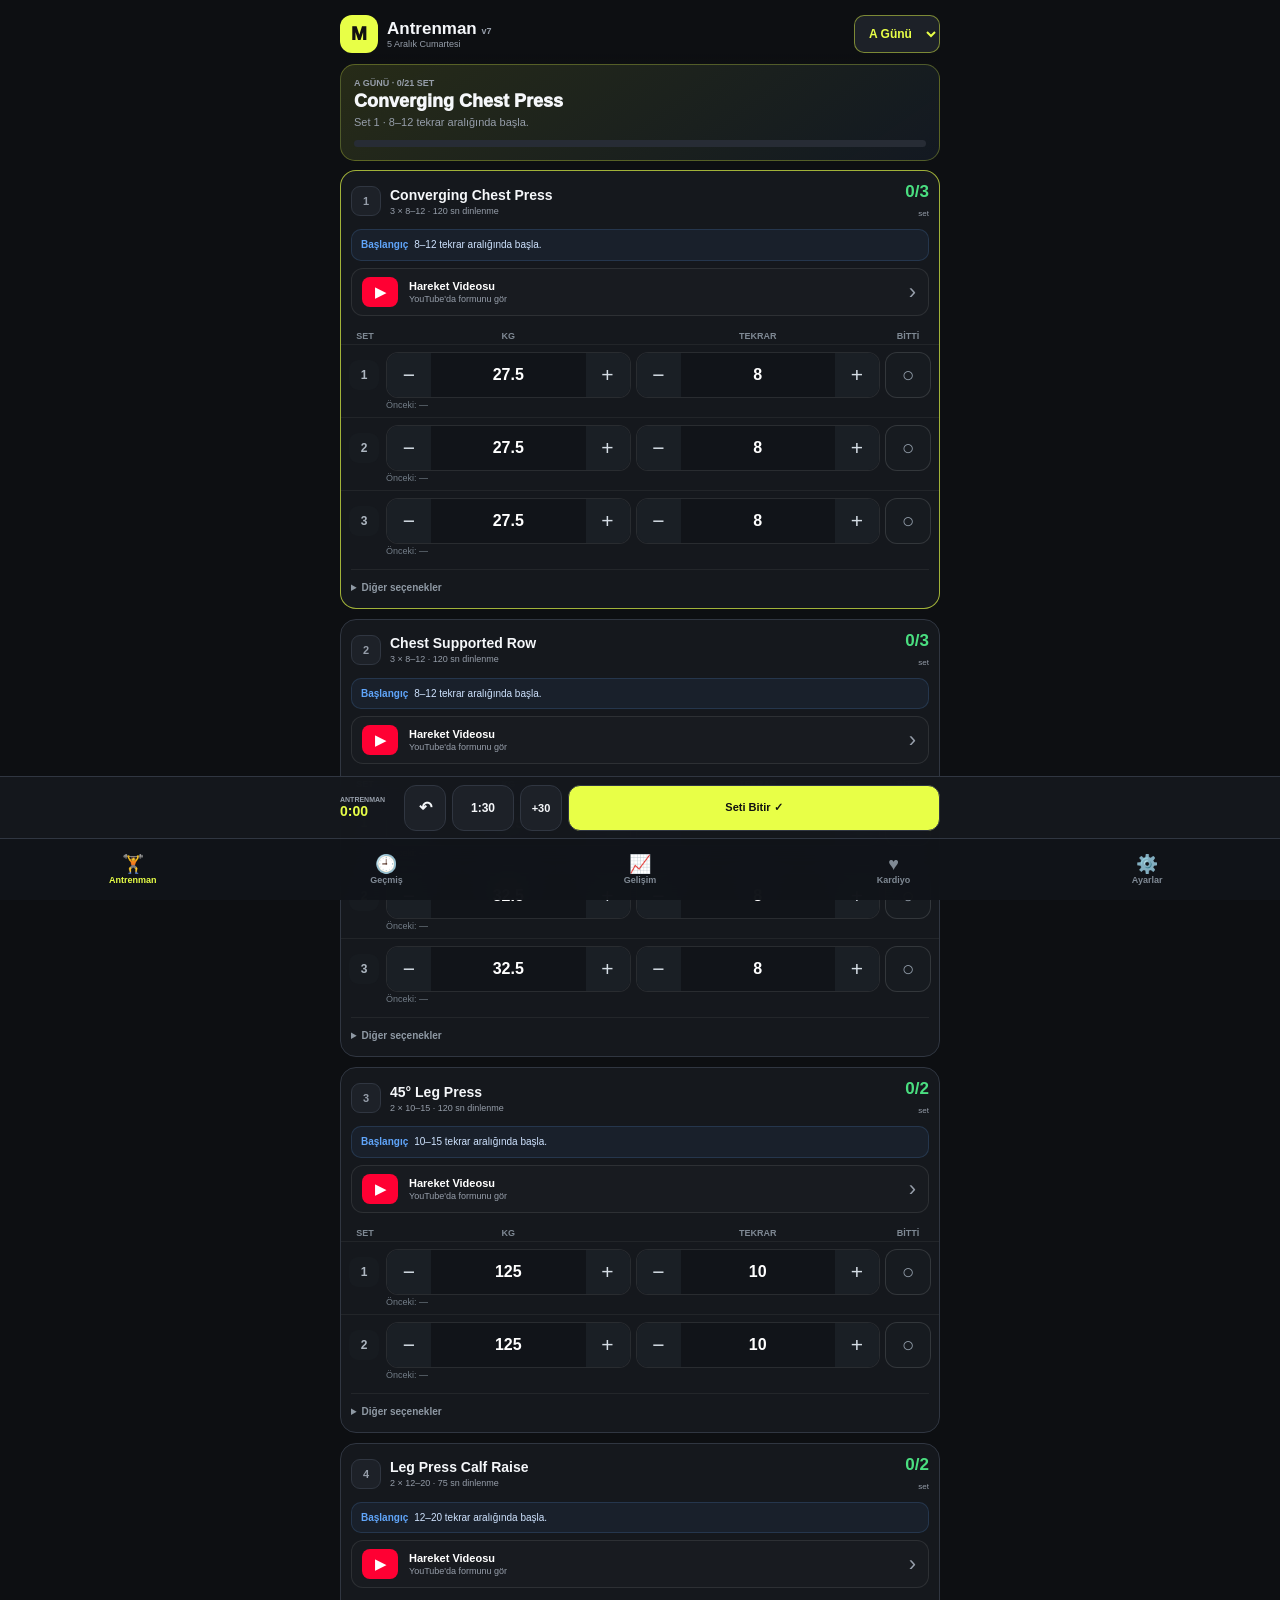
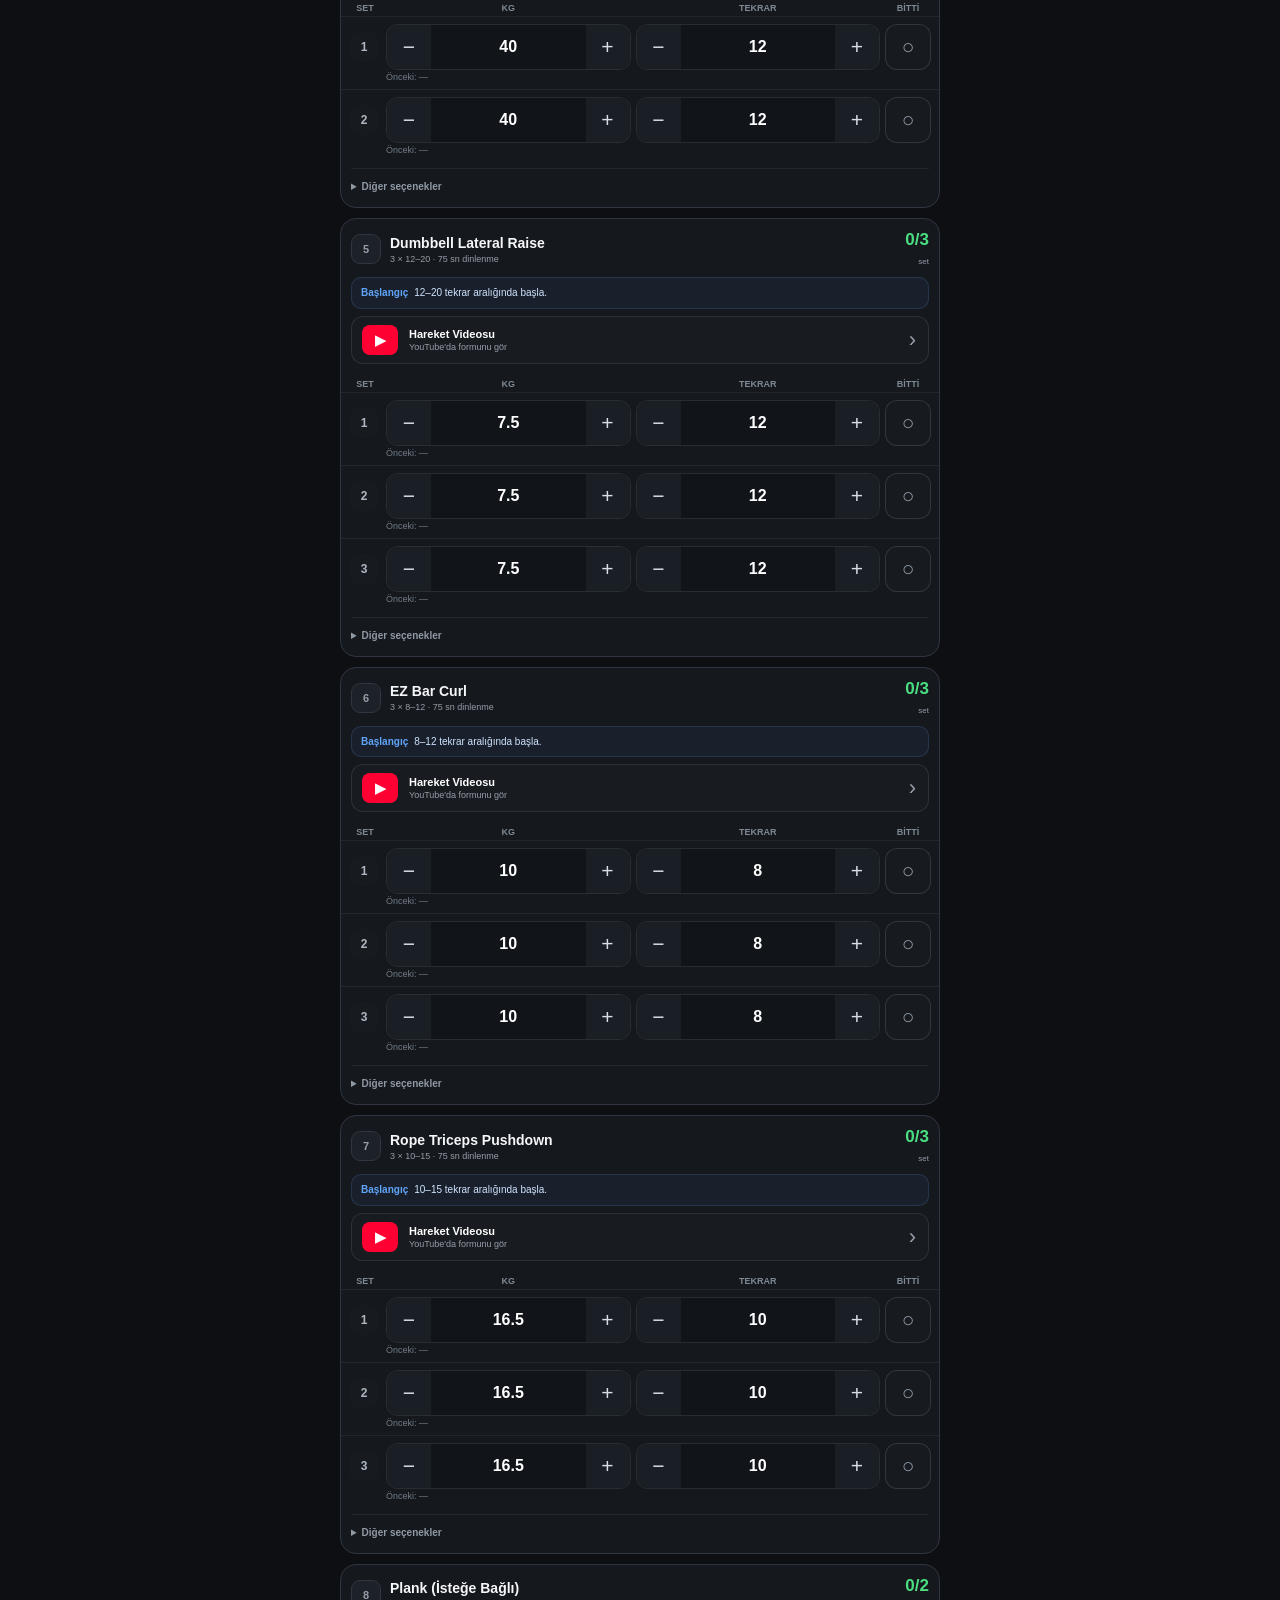
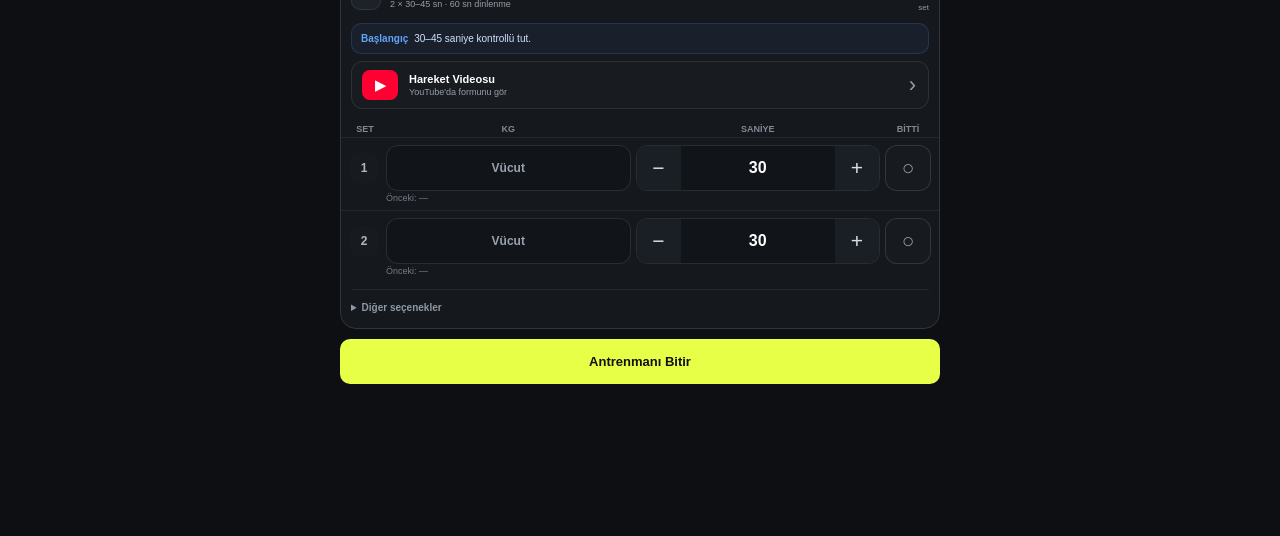
==== index.html @ 11137d1e "Load prominent exercise video UI" ====
<!DOCTYPE html>
<html lang="tr">
<head>
<meta charset="UTF-8">
<meta name="viewport" content="width=device-width,initial-scale=1,viewport-fit=cover">
<meta name="theme-color" content="#0d0f12">
<link rel="manifest" href="manifest.json">
<link rel="icon" href="icon-192.png">
<link rel="apple-touch-icon" href="apple-touch-icon.png">
<meta name="apple-mobile-web-app-capable" content="yes">
<meta name="apple-mobile-web-app-status-bar-style" content="black-translucent">
<meta name="apple-mobile-web-app-title" content="Antrenman">
<title>Antrenman Takip 7.0</title>
<link rel="stylesheet" href="styles.css">
<link rel="stylesheet" href="enhancements.css">
<link rel="stylesheet" href="ux-v63.css">
<link rel="stylesheet" href="v7.css">
<link rel="stylesheet" href="v7-video.css">
</head>
<body>
<div class="app">
 <header class="header">
  <div class="header-row">
   <div class="brand"><div class="brand-mark">M</div><div><div class="brand-title">Antrenman <span class="version">v7</span></div><div class="brand-sub" id="dateText"></div></div></div>
   <select class="workout-select" id="workoutSelect" aria-label="Antrenman seç"></select>
  </div>
  <div class="tabs">
   <button class="tab on" data-tab="workout" onclick="showTab('workout')">Antrenman</button>
   <button class="tab" data-tab="history" onclick="showTab('history')">Geçmiş</button>
   <button class="tab" data-tab="analysis" onclick="showTab('analysis')">Gelişim</button>
   <button class="tab" data-tab="cardio" onclick="showTab('cardio')">Kardiyo</button>
   <button class="tab" data-tab="program" onclick="showTab('program')">Ayarlar</button>
  </div>
 </header>
 <div class="update-banner" id="updateBanner"><span>Yeni sürüm hazır.</span><button onclick="activateUpdate()">Yenile</button></div>
 <main class="page on" id="page-workout">
  <div class="panel"><div class="mode-grid">
   <button class="mode-btn" data-mode="normal" onclick="setMode('normal')">Normal</button>
   <button class="mode-btn" data-mode="short" onclick="setMode('short')">Kısa</button>
   <button class="mode-btn" data-mode="low" onclick="setMode('low')">Düşük Enerji</button>
  </div><div class="mode-note" id="modeNote"></div></div>
  <div id="hero"></div>
  <div class="metrics" id="liveMetrics"></div>
  <div id="exerciseList"></div>
  <button class="btn primary full" style="padding:15px;font-size:13px" onclick="finishWorkout()">Antrenmanı Bitir</button>
 </main>
 <main class="page" id="page-history"><div id="historyContent"></div></main>
 <main class="page" id="page-analysis"><div id="analysisContent"></div></main>
 <main class="page" id="page-cardio"><div id="cardioContent"></div></main>
 <main class="page" id="page-program"><div id="programContent"></div></main>
</div>
<div class="bottom">
 <div class="bottom-in"><div><div class="bottom-label">Antrenman süresi</div><div class="bottom-value" id="workoutTimer">0:00</div></div><button class="bottom-rest" id="restTimer" onclick="toggleRest()">1:30</button><button class="bottom-next" onclick="completeNextSet()">Sıradaki Set ✓</button></div>
</div>
<div class="overlay" id="exerciseModal"><div class="modal">
 <div class="modal-title" id="exerciseModalTitle">Hareket</div>
 <div class="grid2">
  <div class="field" style="grid-column:1/-1"><label>Hareket adı</label><input class="input" id="fName"></div>
  <div class="field" style="grid-column:1/-1"><label>Kas grupları — virgülle</label><input class="input" id="fMuscles"></div>
  <div class="field"><label>Başlangıç kg</label><input class="input" id="fWeight" type="number" inputmode="decimal"></div>
  <div class="field"><label>Set</label><input class="input" id="fSets" type="number" inputmode="numeric"></div>
  <div class="field"><label>Tekrar alt</label><input class="input" id="fRepMin" type="number" inputmode="numeric"></div>
  <div class="field"><label>Tekrar üst</label><input class="input" id="fRepMax" type="number" inputmode="numeric"></div>
  <div class="field"><label>Rol</label><select class="select" id="fType"><option value="main">Ana</option><option value="accessory">Yardımcı</option><option value="core">Core / süre</option><option value="carry">Taşıma</option></select></div>
  <div class="field"><label>Artış adımı</label><input class="input" id="fIncrement" type="number" inputmode="decimal"></div>
  <div class="field"><label>Dinlenme sn</label><input class="input" id="fRest" type="number" inputmode="numeric"></div>
  <div class="field"><label>Öncelik</label><select class="select" id="fPriority"><option value="normal">Normal</option><option value="high">Yüksek</option><option value="support">Destek</option></select></div>
  <div class="field" style="grid-column:1/-1"><label>Video bağlantısı</label><input class="input" id="fVideo"></div>
  <div class="field" style="grid-column:1/-1"><label>Teknik not / alternatif</label><input class="input" id="fNote"></div>
  <label class="check" style="grid-column:1/-1"><input type="checkbox" id="fOptional"> Kısa ve düşük enerji gününde atlanabilir</label>
 </div>
 <div class="modal-actions"><button class="btn ghost" onclick="closeExerciseModal()">Vazgeç</button><button class="btn primary" id="exerciseSaveButton" onclick="saveExerciseModal()">Kaydet</button></div>
</div></div>
<div class="overlay" id="confirmModal"><div class="modal"><div class="modal-title" id="confirmTitle">Onay</div><div class="mode-note" id="confirmMessage"></div><div class="modal-actions"><button class="btn ghost" onclick="closeConfirm()">Vazgeç</button><button class="btn primary" id="confirmButton">Devam</button></div></div></div>
<div class="overlay" id="summaryModal"><div class="modal" id="summaryBody"></div></div>
<input id="importFile" class="hidden" type="file" accept="application/json" onchange="importData(this.files[0])">
<div class="toast" id="toast"></div>
<script src="app.js"></script>
<script src="program-patch.js"></script>
<script src="enhancements.js"></script>
<script src="ux-v63.js"></script>
<script src="program-v64.js"></script>
<script src="v7.js"></script>
<script src="v7-guard.js"></script>
<script src="v7-video.js"></script>
</body>
</html>
---- styles.css ----
*{box-sizing:border-box;margin:0;padding:0;-webkit-tap-highlight-color:transparent}:root{--bg:#0d0f12;--s:#15181d;--s2:#1d2128;--s3:#272c35;--b:#303641;--t:#f5f7fa;--m:#969eaa;--a:#e8ff47;--g:#4ade80;--bl:#60a5fa;--o:#fb923c;--r:#fb7185;--top:env(safe-area-inset-top,0px);--bot:env(safe-area-inset-bottom,0px);font-family:-apple-system,BlinkMacSystemFont,"Segoe UI",sans-serif}html,body{background:var(--bg);color:var(--t)}body{min-height:100vh;padding:calc(10px + var(--top)) 9px calc(90px + var(--bot))}button,input,select{font:inherit}button{cursor:pointer;touch-action:manipulation}.hidden{display:none!important}.app{max-width:600px;margin:auto}.header{position:sticky;top:0;z-index:20;background:linear-gradient(var(--bg) 82%,transparent);padding-bottom:10px}.header-row,.brand,.tabs,.button-row,.ex-actions,.program-head,.log-top{display:flex;align-items:center}.header-row,.program-head,.log-top,.ex-actions{justify-content:space-between}.header-row{gap:8px;min-height:48px}.brand{gap:9px}.brand-mark{width:38px;height:38px;border-radius:12px;background:var(--a);color:#111;display:grid;place-items:center;font-size:19px;font-weight:950}.brand-title{font-size:17px;font-weight:900}.brand-sub,.version,.mode-note,.program-meta,.manage-note,.log-meta{font-size:9px;color:var(--m)}.workout-select,.input,.select,.textarea{background:var(--s2);border:1px solid var(--b);border-radius:10px;color:var(--t);padding:10px;outline:none}.workout-select{max-width:176px;color:var(--a);border-color:#e8ff4777;font-size:12px;font-weight:800}.tabs{gap:6px;overflow-x:auto}.tab,.mode-btn{border:1px solid var(--b);background:var(--s);color:var(--m);border-radius:9px;padding:9px 12px;font-size:10px;font-weight:800;white-space:nowrap}.tab.on,.mode-btn.on{background:var(--a);border-color:var(--a);color:#111}.page{display:none}.page.on{display:block}.panel,.card,.exercise{background:var(--s);border:1px solid var(--b);border-radius:14px}.panel{padding:13px;margin-bottom:10px}.mode-grid{display:grid;grid-template-columns:repeat(3,1fr);gap:6px}.mode-note{line-height:1.45;margin-top:8px}.hero{padding:14px;background:linear-gradient(145deg,#e8ff471e,#60a5fa12);border:1px solid #e8ff4747;border-radius:15px;margin-bottom:10px}.hero-top{display:flex;justify-content:space-between;gap:10px}.eyebrow,.section-title,.metric-label,.bottom-label,.field label{font-size:9px;color:var(--m);text-transform:uppercase;font-weight:800}.hero-name{font-size:20px;font-weight:950;margin-top:3px}.hero-focus{font-size:11px;color:var(--m);line-height:1.4;margin-top:3px}.ring{width:60px;height:60px;flex:0 0 60px;border-radius:50%;display:grid;place-items:center;background:conic-gradient(var(--a) var(--progress,0%),var(--s3) 0);position:relative}.ring:after{content:"";position:absolute;inset:7px;border-radius:50%;background:var(--s)}.ring span{position:relative;z-index:1;font-size:11px;font-weight:900;color:var(--a)}.progress,.bar,.muscle-bar{height:7px;border-radius:99px;background:var(--s3);overflow:hidden}.progress{margin-top:11px}.progress i,.bar i,.muscle-bar i{display:block;height:100%;background:var(--a)}.hero-actions{display:grid;grid-template-columns:1fr auto;gap:7px;margin-top:10px}.btn{border:0;border-radius:10px;padding:11px 13px;font-size:10px;font-weight:850}.btn.primary{background:var(--a);color:#111}.btn.ghost{background:var(--s2);color:var(--t);border:1px solid var(--b)}.btn.danger{background:#fb718516;color:var(--r);border:1px solid #fb718544}.btn.blue{background:#60a5fa20;color:#bfdbfe;border:1px solid #60a5fa44}.btn.full{width:100%}.metrics{display:grid;grid-template-columns:repeat(4,1fr);gap:5px;margin-bottom:10px}.metric,.summary-card{background:var(--s);border:1px solid var(--b);border-radius:12px;padding:10px 3px;text-align:center}.metric-value,.summary-card strong{display:block;color:var(--a);font-weight:900;font-size:17px}.metric-label{font-size:7px;margin-top:3px}.exercise{margin-bottom:10px;overflow:hidden}.exercise.current{border-color:#e8ff47aa}.exercise.complete{border-color:#4ade8066}.exercise.skipped{opacity:.5}.ex-head{display:flex;gap:9px;padding:12px}.ex-no{width:30px;height:30px;flex:0 0 30px;border-radius:9px;display:grid;place-items:center;background:var(--s2);border:1px solid var(--b);font-size:11px;font-weight:900;color:var(--m)}.complete .ex-no{background:var(--g);color:#111}.ex-main{flex:1;min-width:0}.ex-name{font-size:14px;font-weight:900}.ex-note{font-size:10px;color:var(--m);line-height:1.4;margin-top:3px}.tags{display:flex;gap:4px;flex-wrap:wrap;margin-top:7px}.tag{font-size:8px;padding:4px 6px;border:1px solid var(--b);border-radius:999px;color:var(--m);background:var(--s2)}.tag.accent{color:var(--a);border-color:#e8ff4744}.tag.blue{color:#bfdbfe;border-color:#60a5fa44}.tag.orange{color:#fed7aa;border-color:#fb923c44}.ex-score{text-align:right}.ex-score strong{display:block;color:var(--g);font-size:17px}.ex-score span{font-size:8px;color:var(--m)}.coach{margin:0 12px 10px;padding:9px 10px;border-radius:10px;background:#60a5fa14;border:1px solid #60a5fa33;font-size:10px;color:#cfe3ff;line-height:1.45}.coach b{color:var(--bl)}.last-line{display:block;color:var(--m);margin-top:3px}.set-head,.set-row{display:grid;grid-template-columns:26px minmax(72px,1fr) minmax(64px,.9fr) 52px 40px;gap:4px;align-items:center;padding:0 10px}.set-head{font-size:8px;color:var(--m);text-transform:uppercase;text-align:center;padding-bottom:5px}.set-row{padding-bottom:8px}.set-index{text-align:center;font-size:10px;color:var(--m)}.stepper{display:grid;grid-template-columns:24px minmax(0,1fr) 24px;background:var(--s2);border:1px solid var(--b);border-radius:9px;overflow:hidden}.stepper button,.stepper input{height:38px;border:0;background:transparent;color:var(--t);text-align:center;min-width:0}.stepper button{color:var(--m);font-size:16px}.stepper input{width:100%;font-size:11px;font-weight:850}.rir,.done-btn{height:40px;border:1px solid var(--b);border-radius:9px;background:var(--s2);color:var(--t);text-align:center}.done-btn{width:40px;font-size:17px;font-weight:950}.done-btn.on{background:var(--g);border-color:var(--g);color:#111}.ex-actions{padding:3px 12px 10px}.link-btn{border:0;background:transparent;color:var(--a);font-size:10px;font-weight:800;padding:5px}.link-btn.muted{color:var(--m)}.session-note{margin:0 12px 12px}.input,.select{width:100%}.field{margin-bottom:9px}.field label{display:block;margin-bottom:4px}.grid2{display:grid;grid-template-columns:1fr 1fr;gap:8px}.button-row{gap:7px;flex-wrap:wrap}.summary-grid{display:grid;grid-template-columns:1fr 1fr;gap:7px;margin-bottom:10px}.summary-card strong{font-size:21px}.summary-card span{font-size:8px;color:var(--m);text-transform:uppercase}.section-title{margin:17px 3px 8px}.log-card,.program-card{padding:12px;margin-bottom:8px}.log-title{font-size:12px;font-weight:900;color:var(--a)}.log-body{font-size:10px;color:var(--m);line-height:1.55;margin-top:8px}.log-ex,.insight{padding:8px 0;border-top:1px solid var(--b)}.log-ex:first-child,.insight:first-child{border-top:0}.log-ex b,.insight b{color:var(--t)}.muscle-row{display:grid;grid-template-columns:75px 1fr 32px;gap:8px;align-items:center;padding:5px 0}.muscle-name,.muscle-count{font-size:10px;color:var(--m)}.muscle-count{text-align:right}.muscle-bar i{background:var(--bl)}.program-name{font-size:13px;font-weight:900}.exercise-manage{display:grid;grid-template-columns:1fr auto;gap:7px;align-items:center;padding:9px 0;border-top:1px solid var(--b)}.manage-name{font-size:11px;font-weight:800}.icon-actions{display:flex;gap:4px}.icon-btn{width:31px;height:31px;border-radius:8px;border:1px solid var(--b);background:var(--s2);color:var(--m)}.icon-btn.danger{color:var(--r)}.empty{text-align:center;padding:30px 15px;color:var(--m);font-size:11px}.bottom{position:fixed;z-index:50;left:0;right:0;bottom:0;background:#15181df5;backdrop-filter:blur(14px);border-top:1px solid var(--b);padding:8px 9px calc(8px + var(--bot))}.bottom-in{max-width:600px;margin:auto;display:grid;grid-template-columns:1fr auto auto;gap:7px;align-items:center}.bottom-value{color:var(--a);font-weight:900}.bottom-rest,.bottom-next{border-radius:9px;padding:10px;border:1px solid var(--b);font-size:10px;font-weight:850}.bottom-rest{background:var(--s2);color:var(--t)}.bottom-next{background:var(--a);color:#111;border-color:var(--a)}.overlay{position:fixed;inset:0;z-index:100;background:#000b;display:none;align-items:flex-end;justify-content:center;padding:12px}.overlay.open{display:flex}.modal{width:min(600px,100%);max-height:90vh;overflow:auto;background:var(--s);border:1px solid var(--b);border-radius:18px;padding:15px}.modal-title{font-size:16px;font-weight:950;margin-bottom:12px}.modal-actions{display:flex;justify-content:flex-end;gap:7px;margin-top:12px}.check{display:flex;align-items:center;gap:8px;font-size:11px;color:var(--m)}.check input{width:18px;height:18px;accent-color:var(--a)}.toast{position:fixed;z-index:200;left:50%;bottom:calc(88px + var(--bot));transform:translateX(-50%) translateY(18px);opacity:0;background:#f3f4f6;color:#111;padding:10px 13px;border-radius:9px;font-size:11px;font-weight:850;transition:.2s;pointer-events:none}.toast.show{opacity:1;transform:translateX(-50%)}.update-banner{display:none;background:var(--bl);color:#07111d;border-radius:10px;padding:10px;margin-bottom:9px;font-size:10px;font-weight:850;justify-content:space-between}.update-banner.show{display:flex}@media(max-width:390px){.workout-select{max-width:140px}.brand-sub{display:none}.set-head,.set-row{grid-template-columns:23px minmax(65px,1fr) minmax(58px,.9fr) 47px 38px;gap:3px;padding-left:7px;padding-right:7px}.stepper{grid-template-columns:21px minmax(0,1fr) 21px}.done-btn{width:38px}.metric-value{font-size:15px}}
---- enhancements.css ----
.set-tools{display:flex;gap:8px;flex-wrap:wrap;margin:12px 0 8px}.set-tools button,.warmup-title button{border:1px solid var(--line,#303640);background:transparent;color:var(--muted,#a9b0bb);border-radius:10px;padding:8px 10px;font-size:12px;font-weight:700}.set-tools button:active,.warmup-title button:active{transform:scale(.98)}.set-tools .warmup-tool{color:var(--accent,#d9ff45);border-color:rgba(217,255,69,.35)}.warmup-block{margin:10px 0 6px;padding:10px;border:1px dashed rgba(217,255,69,.28);border-radius:14px;background:rgba(217,255,69,.035)}.warmup-title{display:flex;align-items:center;justify-content:space-between;gap:10px;color:var(--accent,#d9ff45);font-size:12px;font-weight:800;margin-bottom:8px}.warmup-title button{padding:6px 8px;font-size:11px}.warmup-row{opacity:.88}.warmup-row .set-index{color:var(--accent,#d9ff45)}.warmup-label{display:flex;align-items:center;justify-content:center;font-size:11px;color:var(--muted,#a9b0bb);font-weight:700}.warmup-history{display:inline-flex;margin:0 0 10px;padding:6px 9px;border-radius:999px;background:rgba(217,255,69,.08);color:var(--accent,#d9ff45);font-size:11px;font-weight:800}.chart-summary{display:grid;grid-template-columns:repeat(3,1fr);gap:8px;margin:14px 0 8px}.chart-summary>div{background:rgba(255,255,255,.035);border:1px solid var(--line,#303640);border-radius:12px;padding:10px}.chart-summary strong{display:block;font-size:15px}.chart-summary span{display:block;color:var(--muted,#a9b0bb);font-size:10px;margin-top:3px}.progress-chart{width:100%;height:auto;margin-top:8px;overflow:visible}.progress-chart line{stroke:rgba(255,255,255,.16);stroke-width:1}.progress-chart polyline{fill:none;stroke:var(--accent,#d9ff45);stroke-width:4;stroke-linecap:round;stroke-linejoin:round}.progress-chart circle{fill:var(--accent,#d9ff45);stroke:#11151a;stroke-width:3}.progress-chart text{fill:var(--muted,#a9b0bb);font-size:12px}.chart-note{color:var(--muted,#a9b0bb);font-size:11px;line-height:1.5;margin-top:6px}@media(max-width:560px){.chart-summary{grid-template-columns:1fr 1fr}.chart-summary>div:last-child{grid-column:1/-1}.set-tools button{flex:1;min-width:100px}}
---- ux-v63.css ----
/* v6.3 — sade set girişi ve mobil kullanım iyileştirmeleri */
.v63-exercise{border-radius:20px;overflow:hidden}
.v63-coach{display:grid;gap:5px;line-height:1.45}
.v63-status{display:inline-flex;width:max-content;padding:4px 9px;border-radius:999px;background:rgba(106,227,130,.13);color:#8ff0a5;font-weight:800;font-size:11px;text-transform:uppercase;letter-spacing:.04em}
.v63-set-tools{display:flex;gap:7px;flex-wrap:wrap;margin:12px 0 8px}
.v63-set-tools button,.v63-warmup-title button{border:1px solid rgba(255,255,255,.1);background:#171b20;color:#dfe5ec;border-radius:10px;padding:8px 11px;font-size:12px;font-weight:700}
.v63-set-head,.v63-set-row{display:grid;grid-template-columns:38px minmax(112px,1fr) minmax(112px,1fr) 50px;gap:8px;align-items:center}
.v63-set-head{padding:7px 6px;color:#7f8994;font-size:10px;font-weight:800;text-transform:uppercase;text-align:center}
.v63-set-row{padding:8px 6px;border-top:1px solid rgba(255,255,255,.055);transition:.18s ease}
.v63-set-row.done{background:rgba(75,207,108,.055)}
.v63-set-number{width:32px;height:32px;display:grid;place-items:center;border-radius:10px;background:#171b20;color:#aeb7c1;font-weight:800}
.v63-stepper{display:grid;grid-template-columns:32px minmax(42px,1fr) 32px;height:42px;border:1px solid rgba(255,255,255,.09);border-radius:12px;overflow:hidden;background:#111419}
.v63-stepper button{border:0;background:#1a1f25;color:#cbd4dd;font-size:20px;font-weight:500}
.v63-stepper input{min-width:0;width:100%;border:0;background:transparent;color:#fff;text-align:center;font-size:16px;font-weight:800;outline:0;-moz-appearance:textfield}
.v63-stepper input::-webkit-outer-spin-button,.v63-stepper input::-webkit-inner-spin-button{-webkit-appearance:none;margin:0}
.v63-static{height:42px;display:grid;place-items:center;border:1px solid rgba(255,255,255,.09);border-radius:12px;background:#111419;color:#98a2ad;font-size:12px;font-weight:700}
.v63-done{width:44px;height:42px;border:1px solid rgba(255,255,255,.12);border-radius:12px;background:#171b20;color:#8d98a4;font-size:21px;font-weight:900}
.v63-done.on{background:#64db7f;color:#071109;border-color:#64db7f;box-shadow:0 0 0 3px rgba(100,219,127,.1)}
.v63-warmups{margin:10px 0 2px;padding:9px;border:1px dashed rgba(255,255,255,.11);border-radius:14px;background:rgba(255,255,255,.018)}
.v63-warmup-title{display:flex;justify-content:space-between;align-items:center;margin-bottom:4px;color:#a9b3bd;font-size:12px;font-weight:800}
.v63-warmups .v63-set-row{padding-left:0;padding-right:0}
.v63-warmups .v63-set-number{background:#232018;color:#e2c278}
.v63-log-card .log-ex{padding:10px 0;border-bottom:1px solid rgba(255,255,255,.055);line-height:1.55}
.v63-log-card .log-ex:last-child{border-bottom:0}
.rir{display:none!important}
@media(max-width:430px){
 .v63-set-head,.v63-set-row{grid-template-columns:32px minmax(96px,1fr) minmax(96px,1fr) 44px;gap:5px}
 .v63-stepper{grid-template-columns:29px minmax(38px,1fr) 29px;height:40px}
 .v63-stepper button{font-size:18px}
 .v63-stepper input{font-size:15px}
 .v63-done{width:40px;height:40px}
 .v63-set-number{width:29px;height:29px;font-size:12px}
 .v63-set-tools button{flex:1;padding:9px 6px}
}
---- v7.css ----
/* v7 — mobile-first workout UX */
:root{--v7-nav-h:62px;--v7-session-h:62px}
body{padding-bottom:calc(28px + var(--v7-nav-h) + var(--bot))}
#page-workout>.panel:first-child,#liveMetrics{display:none!important}
.header{padding-bottom:6px}
.tabs{position:fixed!important;z-index:80;left:0;right:0;bottom:0;height:calc(var(--v7-nav-h) + var(--bot));padding:7px max(8px,env(safe-area-inset-right)) calc(7px + var(--bot)) max(8px,env(safe-area-inset-left));display:grid!important;grid-template-columns:repeat(5,1fr);gap:4px;overflow:visible;background:#111419f7;border-top:1px solid var(--b);backdrop-filter:blur(18px);-webkit-backdrop-filter:blur(18px)}
.tab{border:0!important;background:transparent!important;padding:3px 2px!important;border-radius:10px!important;display:flex;flex-direction:column;align-items:center;justify-content:center;gap:2px;color:#7f8994!important;min-width:0}
.tab span{font-size:18px;line-height:1}.tab small{font-size:9px;font-weight:800;white-space:nowrap}.tab.on{color:var(--a)!important}.tab.on small{color:var(--a)}
.bottom{position:fixed!important;z-index:70!important;left:0!important;right:0!important;top:auto!important;bottom:calc(var(--v7-nav-h) + var(--bot))!important;height:var(--v7-session-h);padding:7px 8px!important;background:#15181df8!important;border-top:1px solid var(--b);backdrop-filter:blur(18px);-webkit-backdrop-filter:blur(18px);transform:translateZ(0);will-change:transform;contain:layout paint}
.bottom-in{height:100%;max-width:600px;display:grid!important;grid-template-columns:auto 42px 62px 42px minmax(110px,1fr)!important;gap:6px!important}
.v7-session-time{min-width:58px;display:flex;flex-direction:column;justify-content:center}.v7-session-time span{font-size:7px;text-transform:uppercase;color:var(--m);font-weight:800}.v7-session-time strong{font-size:14px;color:var(--a)}
.v7-undo,.v7-plus30,.bottom-rest,.bottom-next{height:46px!important;border-radius:12px!important;border:1px solid var(--b)!important;font-weight:850!important;touch-action:manipulation}
.v7-undo,.v7-plus30{background:var(--s2);color:var(--t);font-size:16px}.v7-plus30{font-size:11px}.bottom-rest{padding:0 5px!important;background:var(--s2)!important;color:var(--t)!important;font-size:12px!important}.bottom-next{padding:0 10px!important;background:var(--a)!important;color:#111!important;font-size:11px!important}.bottom-next:disabled{opacity:.45}
body:not(.v7-workout-tab) .bottom{display:none!important}
body.v7-workout-tab{padding-bottom:calc(28px + var(--v7-nav-h) + var(--v7-session-h) + var(--bot))}
.v7-hero{padding:13px;margin-bottom:9px}.v7-hero .hero-name{font-size:18px}.v7-hero .progress{margin-top:10px}
.v7-exercise{border-radius:16px!important;overflow:hidden}.v7-ex-head{display:flex;align-items:center;gap:9px;padding:11px 10px 7px}.v7-ex-title{flex:1;min-width:0}.v7-range{font-size:9px;color:var(--m);margin-top:3px}.v7-coach{margin:2px 10px 7px;padding:8px 9px;background:#60a5fa10;border:1px solid #60a5fa2b;border-radius:10px;display:flex;gap:6px;align-items:flex-start;font-size:10px;line-height:1.35;color:#cfe3ff}.v7-coach b{flex:0 0 auto;color:var(--bl)}
.v7-set-head,.v7-set-row{display:grid;grid-template-columns:32px minmax(94px,1fr) minmax(94px,1fr) 46px;gap:5px;align-items:center}.v7-set-head{padding:6px 8px 3px;color:#7f8994;font-size:9px;font-weight:800;text-transform:uppercase;text-align:center}.v7-set-wrap{border-top:1px solid rgba(255,255,255,.055)}.v7-set-row{padding:7px 8px 2px}.v7-set-row.done{background:rgba(75,207,108,.05)}.v7-set-no{width:30px;height:30px;display:grid;place-items:center;border-radius:9px;background:#171b20;color:#aeb7c1;font-weight:800;font-size:12px}.v7-stepper{display:grid;grid-template-columns:44px minmax(36px,1fr) 44px;height:46px;border:1px solid rgba(255,255,255,.1);border-radius:12px;overflow:hidden;background:#111419}.v7-stepper button{min-width:44px;border:0;background:#1a1f25;color:#d5dde5;font-size:21px}.v7-stepper input{min-width:0;width:100%;border:0;background:transparent;color:#fff;text-align:center;font-size:16px;font-weight:900;outline:0;-moz-appearance:textfield}.v7-stepper input::-webkit-outer-spin-button,.v7-stepper input::-webkit-inner-spin-button{-webkit-appearance:none;margin:0}.v7-static{height:46px;display:grid;place-items:center;border:1px solid rgba(255,255,255,.1);border-radius:12px;background:#111419;color:#98a2ad;font-size:12px;font-weight:700}.v7-done{width:46px;height:46px;border:1px solid rgba(255,255,255,.12);border-radius:12px;background:#171b20;color:#8d98a4;font-size:21px;font-weight:900}.v7-done.on{background:#64db7f;color:#071109;border-color:#64db7f;box-shadow:0 0 0 3px rgba(100,219,127,.08)}.v7-prev{padding:0 8px 7px 45px;color:#737d88;font-size:9px}
.v7-more{margin:6px 10px 10px;border-top:1px solid rgba(255,255,255,.06);padding-top:7px}.v7-more summary{color:#8f99a4;font-size:10px;font-weight:800;cursor:pointer;padding:5px 0}.v7-tools{display:flex;gap:6px;flex-wrap:wrap;margin:6px 0}.v7-tools button,.v7-tools a,.v7-warmup-title button{min-height:38px;padding:8px 10px;border-radius:9px;border:1px solid var(--b);background:var(--s2);color:var(--m);font-size:10px;font-weight:800;text-decoration:none}.v7-tech-note{font-size:10px;color:var(--m);line-height:1.4;margin:7px 0}
.v7-warmups{margin:7px 9px;padding:7px;border:1px dashed rgba(232,255,71,.22);border-radius:12px}.v7-warmup-title{display:flex;justify-content:space-between;align-items:center;color:var(--a);font-size:10px;font-weight:800}.v7-warmups .v7-set-row{padding-left:0;padding-right:0}
.v7-history-card{padding:12px}.v7-history-sub{font-size:9px;color:var(--m);margin-top:4px}.v7-delete{margin-top:8px}.v7-history-modal{max-height:92vh}.v7-editor-head{display:flex;justify-content:space-between;gap:10px}.v7-close{width:40px;height:40px;border:0;border-radius:10px;background:var(--s2);color:var(--t);font-size:22px}.v7-edit-ex{padding:10px 0;border-top:1px solid var(--b)}.v7-edit-title{font-size:12px;font-weight:900;margin-bottom:7px}.v7-edit-title span{color:var(--m);font-size:9px;font-weight:700}.v7-edit-row{display:grid;grid-template-columns:78px 1fr 1fr;gap:6px;align-items:center;margin-bottom:6px}.v7-edit-row label{font-size:10px;color:var(--m);display:flex;align-items:center;gap:5px}.v7-edit-row label input{width:20px;height:20px;accent-color:var(--a)}.v7-edit-row .input{height:42px;padding:7px;text-align:center}.v7-edit-static{height:42px;display:grid;place-items:center;border:1px solid var(--b);border-radius:10px;color:var(--m);font-size:10px}
.v7-summary-grid,.v7-progress-summary{display:grid;grid-template-columns:1fr 1fr;gap:7px;margin-bottom:10px}.v7-progress-summary>div{background:var(--s2);border:1px solid var(--b);border-radius:11px;padding:10px}.v7-progress-summary strong{display:block;font-size:15px}.v7-progress-summary span{display:block;font-size:9px;color:var(--m);margin-top:3px}.v7-progress-target{padding:9px 10px;border-radius:10px;background:#60a5fa10;border:1px solid #60a5fa2b;color:#cfe3ff;font-size:10px;line-height:1.4}.v7-progress-target b{color:var(--bl);margin-right:6px}.v7-progress-list{margin-top:8px}.v7-progress-list>div{display:flex;justify-content:space-between;gap:10px;padding:8px 2px;border-top:1px solid var(--b);font-size:10px}.v7-progress-list span{color:var(--m)}.v7-progress-list strong{text-align:right}.v7-weight-row{display:grid;grid-template-columns:1fr auto;gap:8px}.v7-weight-row .btn{min-width:90px}
@media(max-width:390px){.bottom-in{grid-template-columns:auto 38px 57px 38px minmax(100px,1fr)!important;gap:4px!important}.v7-undo,.v7-plus30{width:38px}.v7-set-head,.v7-set-row{grid-template-columns:29px minmax(86px,1fr) minmax(86px,1fr) 44px;gap:4px;padding-left:5px;padding-right:5px}.v7-stepper{grid-template-columns:42px minmax(32px,1fr) 42px}.v7-done{width:44px}.v7-prev{padding-left:38px}.tab small{font-size:8px}}
---- v7-video.css ----
.v7-youtube-link{margin:0 10px 9px;min-height:48px;padding:8px 10px;display:grid;grid-template-columns:38px 1fr auto;align-items:center;gap:9px;border:1px solid rgba(255,255,255,.09);border-radius:12px;background:#181b20;color:#fff;text-decoration:none;touch-action:manipulation}.v7-youtube-link:active{transform:scale(.99)}.v7-youtube-icon{width:36px;height:30px;border-radius:8px;display:grid;place-items:center;background:#ff0033;color:#fff;font-size:15px;padding-left:2px}.v7-youtube-copy{display:flex;flex-direction:column;gap:2px;min-width:0}.v7-youtube-copy strong{font-size:11px}.v7-youtube-copy small{font-size:9px;color:var(--m)}.v7-youtube-arrow{font-size:22px;color:var(--m);padding-right:2px}
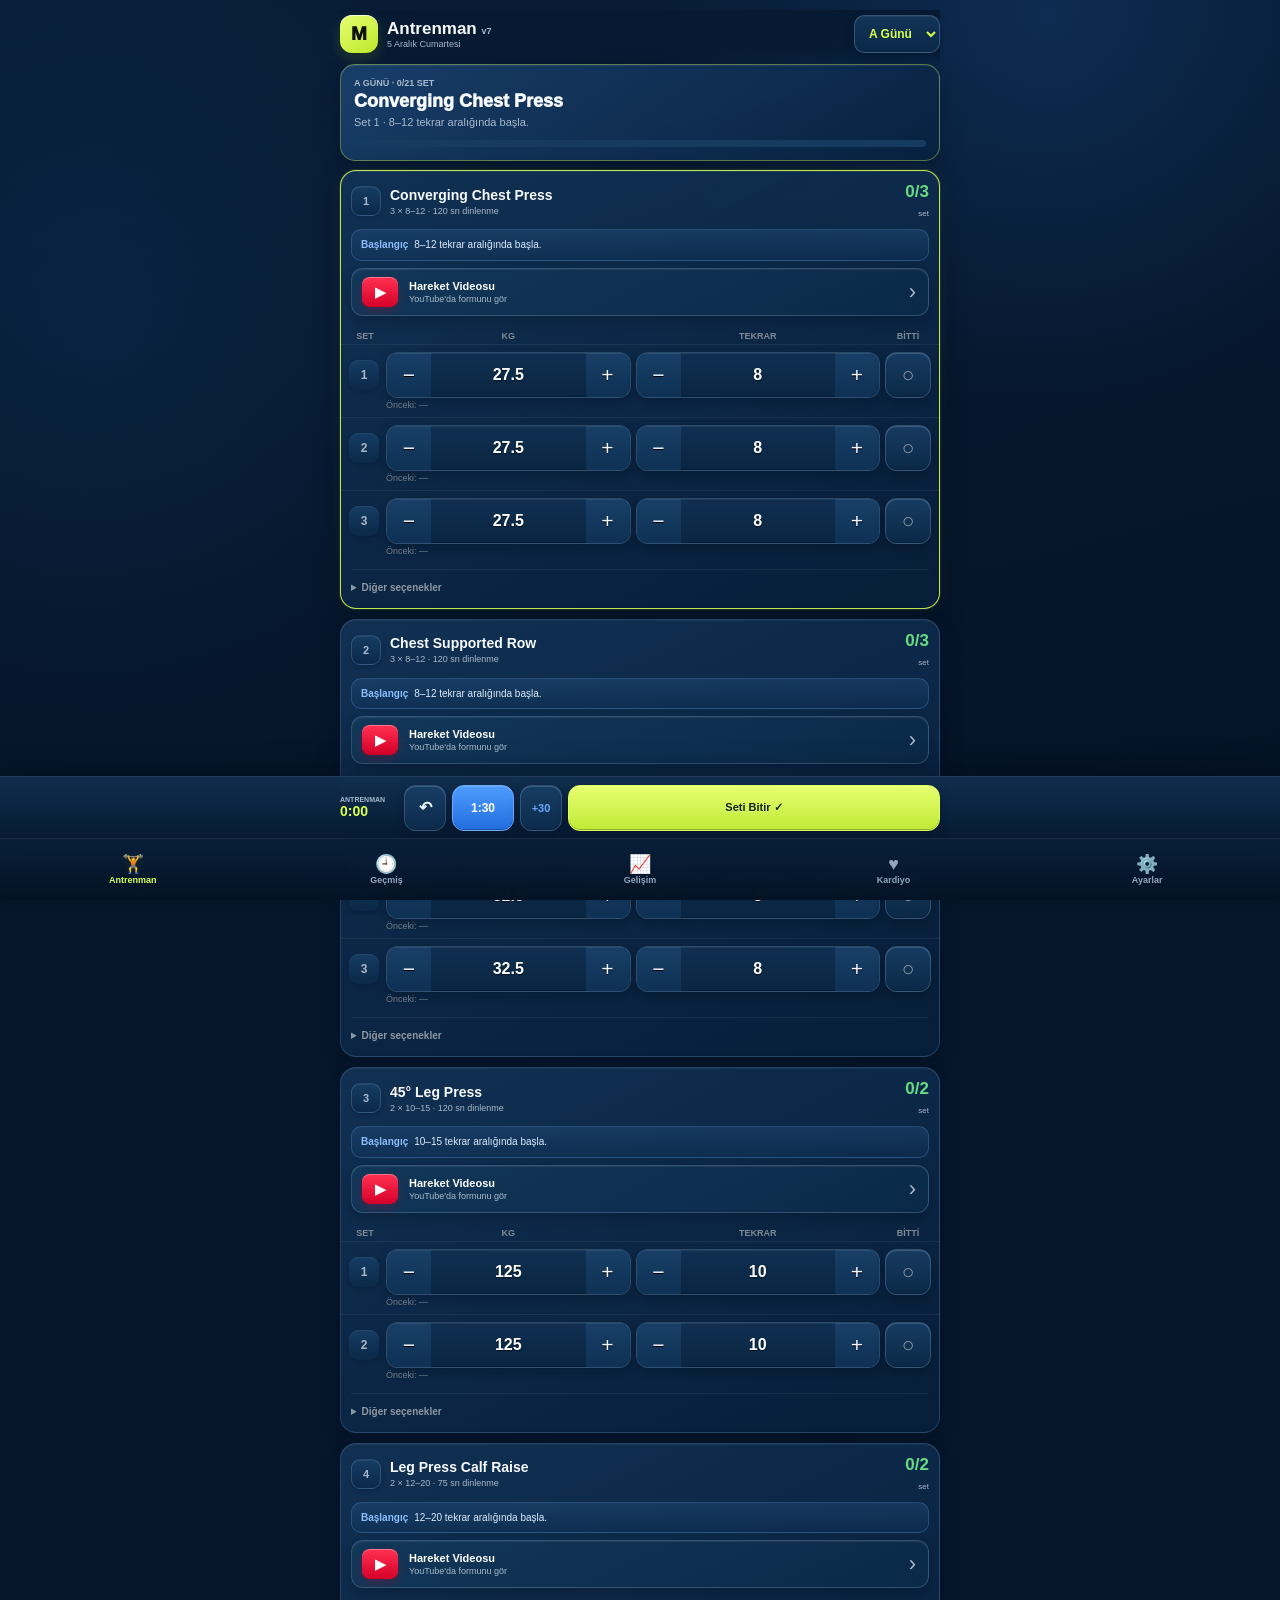
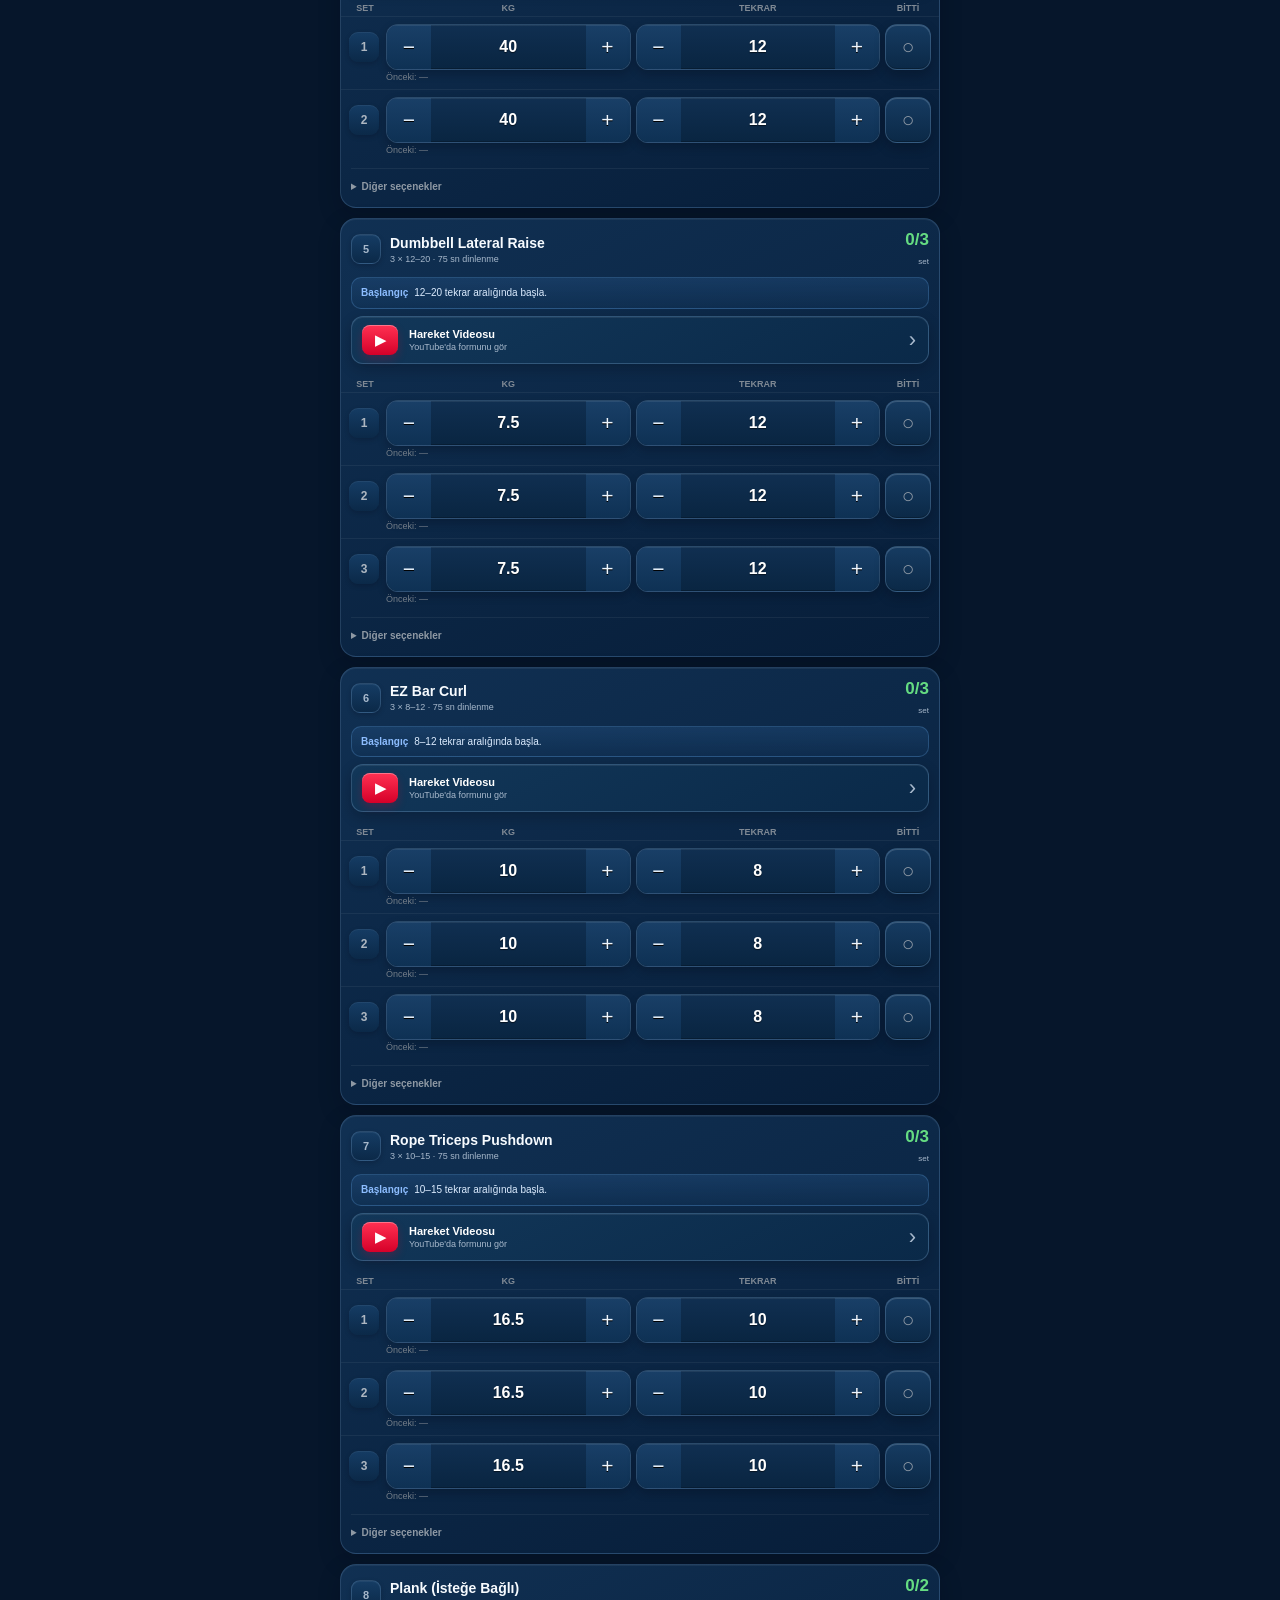
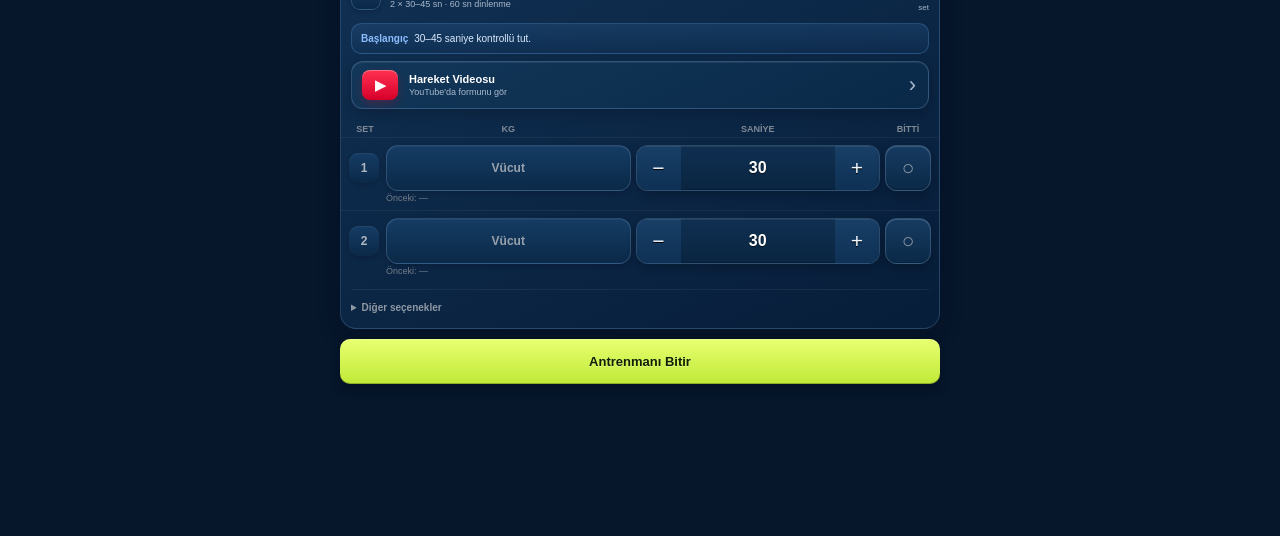
==== commit fff9dd17: "Load premium navy theme" ====
--- a/index.html
+++ b/index.html
@@ -3,7 +3,7 @@
 <head>
 <meta charset="UTF-8">
 <meta name="viewport" content="width=device-width,initial-scale=1,viewport-fit=cover">
-<meta name="theme-color" content="#0d0f12">
+<meta name="theme-color" content="#071a33">
 <link rel="manifest" href="manifest.json">
 <link rel="icon" href="icon-192.png">
 <link rel="apple-touch-icon" href="apple-touch-icon.png">
@@ -16,6 +16,7 @@
 <link rel="stylesheet" href="ux-v63.css">
 <link rel="stylesheet" href="v7.css">
 <link rel="stylesheet" href="v7-video.css">
+<link rel="stylesheet" href="navy-theme.css">
 </head>
 <body>
 <div class="app">
--- a/navy-theme.css
+++ b/navy-theme.css
@@ -0,0 +1,134 @@
+/* v7.1 — premium navy + softly raised controls */
+:root{
+  --bg:#071a33;
+  --s:#0b2442;
+  --s2:#0e2d50;
+  --s3:#14395f;
+  --b:#315376;
+  --t:#f7fbff;
+  --m:#a8b9cc;
+  --a:#d9ff4f;
+  --g:#65dc82;
+  --bl:#4b95ff;
+}
+html{background:#06162b}
+body{
+  background:
+    radial-gradient(circle at 82% 2%,rgba(35,101,181,.23),transparent 29%),
+    radial-gradient(circle at 8% 35%,rgba(24,76,134,.18),transparent 31%),
+    linear-gradient(165deg,#081d38 0%,#06172d 48%,#041225 100%);
+  background-attachment:fixed;
+  color:var(--t);
+}
+.header{
+  background:linear-gradient(180deg,rgba(7,26,51,.98) 0%,rgba(7,26,51,.9) 72%,rgba(7,26,51,0) 100%);
+}
+.brand-mark{
+  background:linear-gradient(145deg,#e7ff71,#bce92a);
+  box-shadow:inset 0 1px 0 rgba(255,255,255,.75),0 5px 14px rgba(190,239,40,.17),0 1px 2px rgba(0,0,0,.45);
+}
+.workout-select,.input,.select,.textarea{
+  background:linear-gradient(180deg,#123457,#0b2949);
+  border-color:rgba(137,181,224,.3);
+  box-shadow:inset 0 1px 0 rgba(255,255,255,.06),0 3px 9px rgba(0,7,18,.22);
+}
+.panel,.card,.exercise,.modal,.summary-card,.metric{
+  background:linear-gradient(155deg,rgba(17,50,85,.96),rgba(7,30,57,.98));
+  border-color:rgba(117,161,204,.25);
+  box-shadow:inset 0 1px 0 rgba(255,255,255,.055),0 8px 22px rgba(0,8,22,.23);
+}
+.hero,.v7-hero{
+  background:linear-gradient(145deg,rgba(31,75,124,.72),rgba(8,34,64,.95));
+  border-color:rgba(217,255,79,.38);
+  box-shadow:inset 0 1px 0 rgba(255,255,255,.07),0 8px 22px rgba(0,8,22,.24);
+}
+.exercise.current,.v7-exercise.current{
+  border-color:rgba(217,255,79,.88)!important;
+  box-shadow:inset 0 1px 0 rgba(255,255,255,.07),0 0 0 1px rgba(217,255,79,.08),0 8px 28px rgba(0,9,24,.3),0 0 18px rgba(217,255,79,.055);
+}
+.v7-coach,.coach,.v7-progress-target{
+  background:linear-gradient(180deg,rgba(47,101,158,.28),rgba(21,62,104,.2));
+  border-color:rgba(98,160,223,.28);
+  color:#dcecff;
+}
+.v7-coach b,.coach b,.v7-progress-target b{color:#8dbdff}
+.v7-set-no,.ex-no,.v7-static,.v7-edit-static{
+  background:linear-gradient(180deg,#153c64,#0b2948);
+  border-color:rgba(132,175,216,.26);
+  box-shadow:inset 0 1px 0 rgba(255,255,255,.055),0 2px 5px rgba(0,7,18,.2);
+}
+.v7-stepper,.stepper{
+  background:linear-gradient(180deg,#102f51,#092541);
+  border-color:rgba(126,169,211,.28);
+  box-shadow:inset 0 1px 0 rgba(255,255,255,.07),inset 0 -1px 0 rgba(0,0,0,.22),0 4px 9px rgba(0,7,18,.25);
+}
+.v7-stepper button,.stepper button{
+  background:linear-gradient(180deg,#193f67,#0e3154)!important;
+  color:#edf6ff!important;
+  text-shadow:0 1px 0 #000;
+  box-shadow:inset 0 1px 0 rgba(255,255,255,.08);
+}
+.v7-stepper button:active,.stepper button:active{background:#0a2745!important;box-shadow:inset 0 2px 5px rgba(0,0,0,.3)}
+.v7-stepper input,.stepper input{color:#fff!important;text-shadow:0 1px 1px rgba(0,0,0,.55)}
+.btn,.v7-undo,.v7-plus30,.bottom-rest,.bottom-next,.v7-done,.icon-btn,.v7-tools button,.v7-tools a,.v7-warmup-title button,.v7-close{
+  box-shadow:inset 0 1px 0 rgba(255,255,255,.16),inset 0 -1px 0 rgba(0,0,0,.25),0 5px 11px rgba(0,7,18,.28);
+  transition:transform .08s ease,box-shadow .08s ease,filter .08s ease;
+}
+.btn:active,.v7-undo:active,.v7-plus30:active,.bottom-rest:active,.bottom-next:active,.v7-done:active,.icon-btn:active,.v7-tools button:active,.v7-tools a:active,.v7-close:active{
+  transform:translateY(1px);
+  box-shadow:inset 0 2px 5px rgba(0,0,0,.3),0 2px 5px rgba(0,7,18,.22);
+}
+.btn.primary,.bottom-next{
+  background:linear-gradient(180deg,#e8ff71,#bfe936)!important;
+  border-color:#dcff5a!important;
+  color:#102000!important;
+  text-shadow:0 1px 0 rgba(255,255,255,.35);
+}
+.bottom-rest{
+  background:linear-gradient(180deg,#4f9cff,#216dde)!important;
+  border-color:#67aaff!important;
+  color:white!important;
+}
+.v7-undo,.v7-plus30,.btn.ghost,.icon-btn,.v7-close,.v7-tools button,.v7-tools a,.v7-warmup-title button{
+  background:linear-gradient(180deg,#173d64,#0c2b4b)!important;
+  border-color:rgba(131,174,215,.28)!important;
+  color:#e9f4ff!important;
+}
+.v7-plus30{color:#66a8ff!important}
+.v7-done{
+  background:linear-gradient(180deg,#163b61,#0b2947);
+  border-color:rgba(135,176,216,.28);
+}
+.v7-done.on,.done-btn.on,.complete .ex-no{
+  background:linear-gradient(180deg,#7be799,#45c96a)!important;
+  border-color:#7be799!important;
+  color:#062612!important;
+  box-shadow:inset 0 1px 0 rgba(255,255,255,.45),0 4px 11px rgba(65,202,107,.23);
+}
+.v7-youtube-link{
+  background:linear-gradient(155deg,#123759,#0a2948)!important;
+  border-color:rgba(139,183,225,.27)!important;
+  box-shadow:inset 0 1px 0 rgba(255,255,255,.075),0 5px 13px rgba(0,7,18,.24)!important;
+}
+.v7-youtube-icon{
+  background:linear-gradient(180deg,#ff3152,#d60029)!important;
+  box-shadow:inset 0 1px 0 rgba(255,255,255,.32),0 4px 10px rgba(214,0,41,.24);
+}
+.tabs{
+  background:linear-gradient(180deg,rgba(9,32,59,.97),rgba(4,18,36,.99))!important;
+  border-top-color:rgba(111,157,199,.22)!important;
+  box-shadow:0 -8px 22px rgba(0,8,22,.22);
+}
+.tab{color:#92a6bb!important}
+.tab.on,.tab.on small{color:var(--a)!important;text-shadow:0 0 10px rgba(217,255,79,.12)}
+.bottom{
+  background:linear-gradient(180deg,rgba(16,47,79,.97),rgba(6,27,51,.99))!important;
+  border-top-color:rgba(116,160,202,.25)!important;
+  box-shadow:0 -8px 24px rgba(0,7,19,.28);
+}
+.progress,.bar,.muscle-bar{background:#163b60}
+.progress i,.bar i{background:linear-gradient(90deg,#b8e92c,#e4ff69)}
+.log-title,.metric-value,.summary-card strong,.bottom-value,.v7-session-time strong{color:var(--a)}
+.overlay{background:rgba(1,10,23,.78);backdrop-filter:blur(7px);-webkit-backdrop-filter:blur(7px)}
+.update-banner{background:linear-gradient(180deg,#559fff,#2875df);color:white;box-shadow:0 6px 15px rgba(0,46,109,.28)}
+.toast{background:#f2f7ff;color:#07182b;box-shadow:0 8px 24px rgba(0,5,15,.35)}
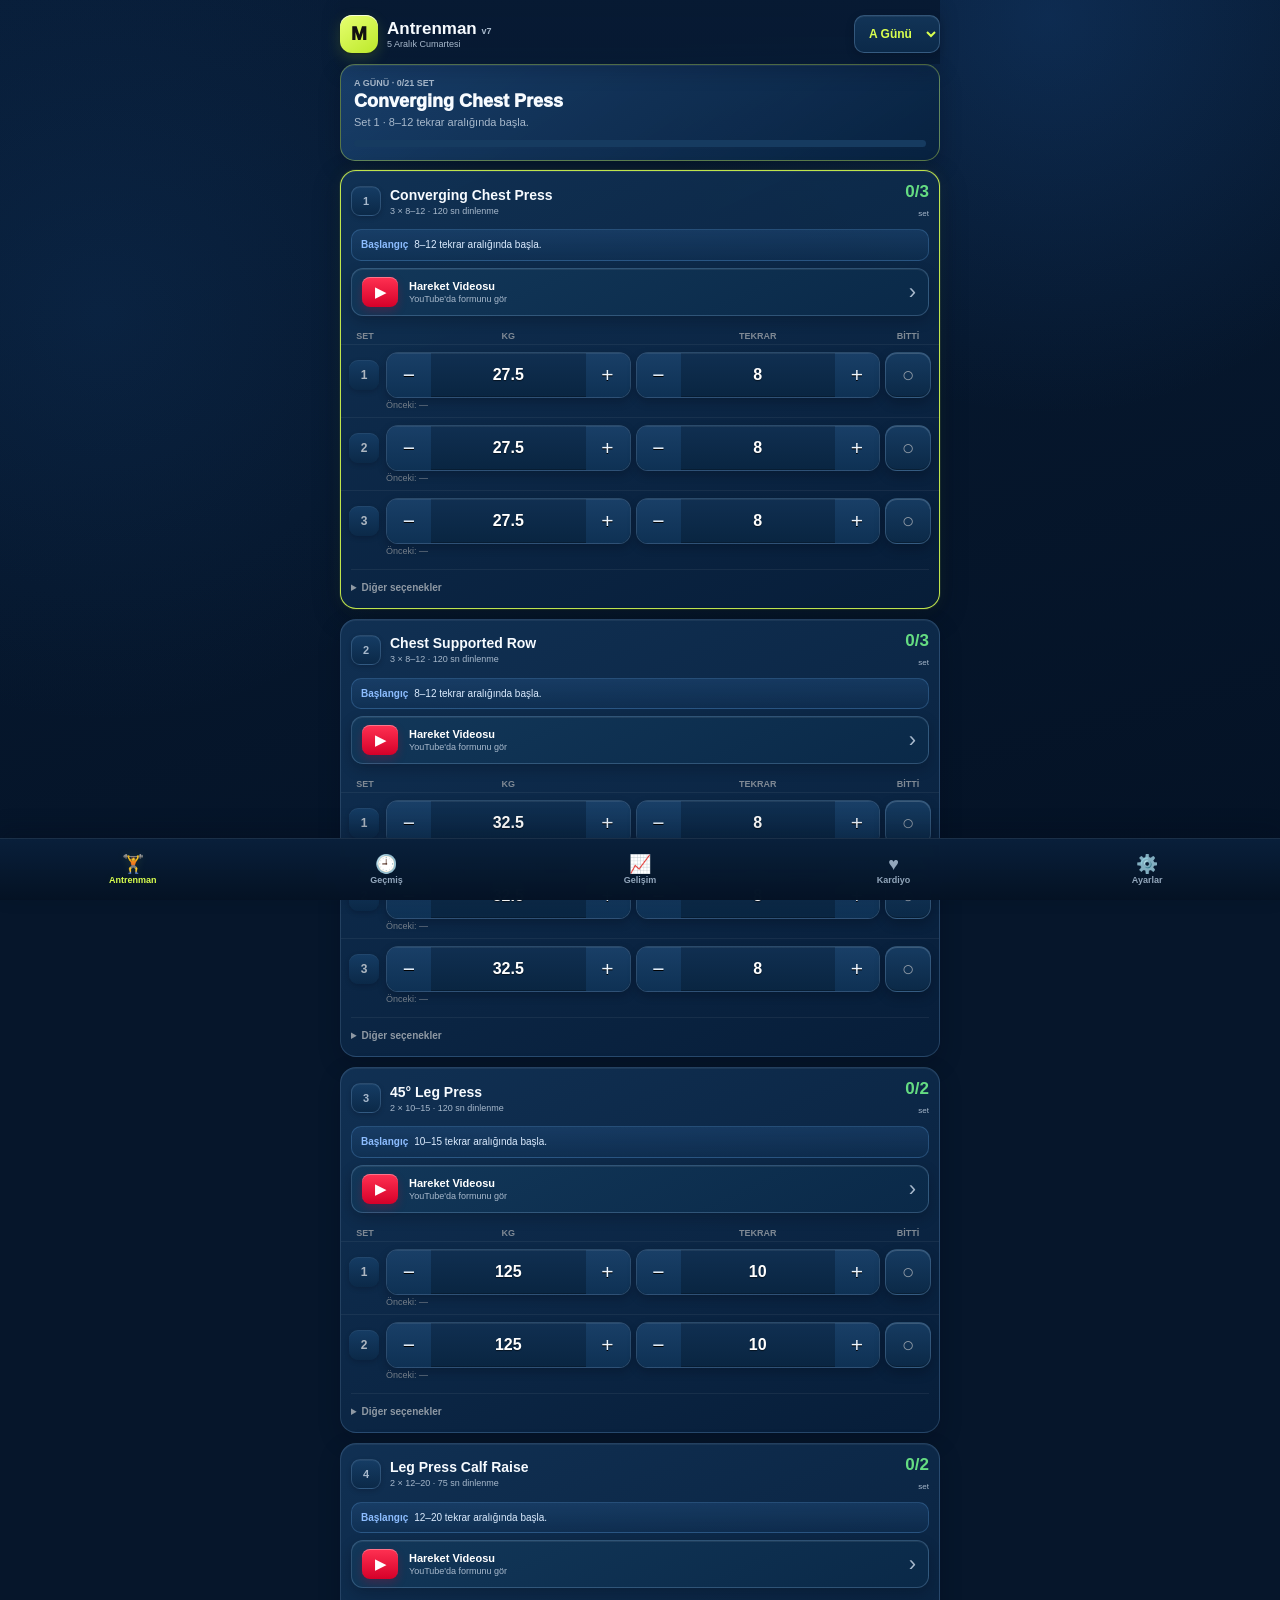
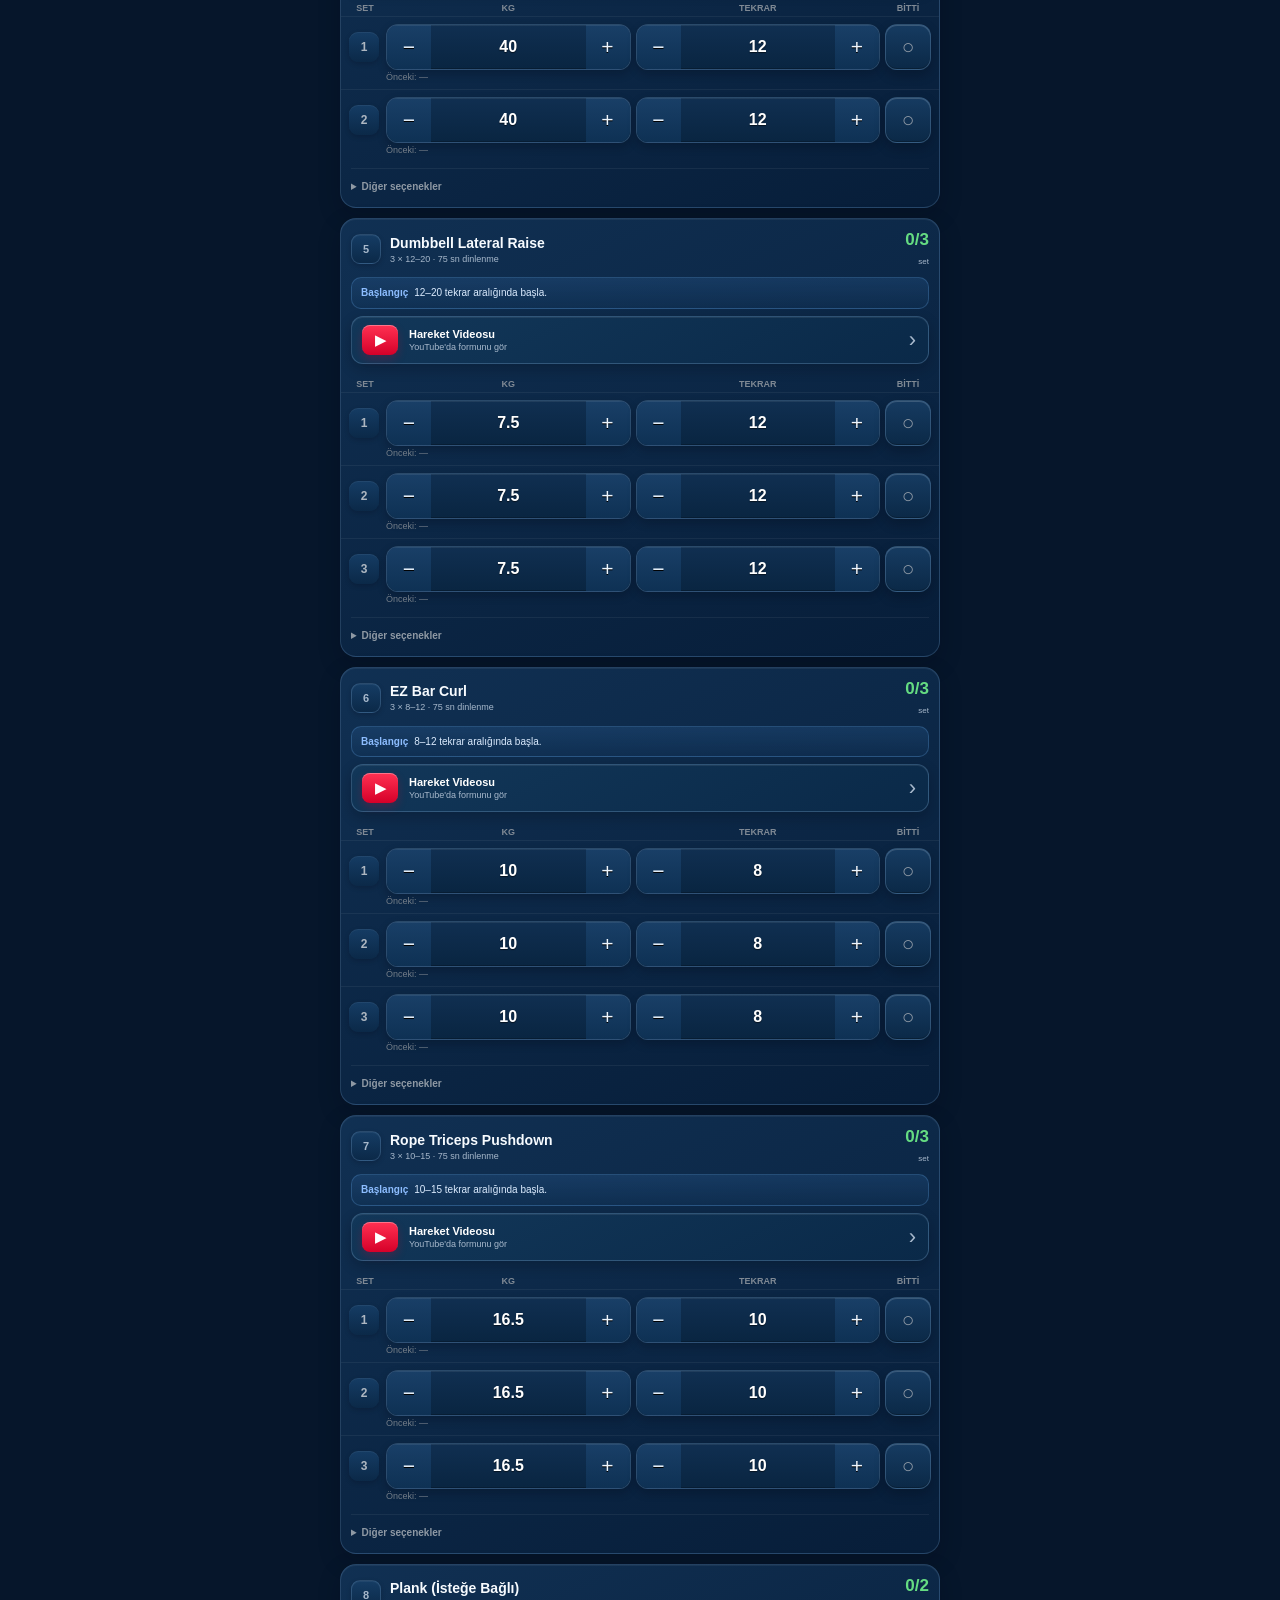
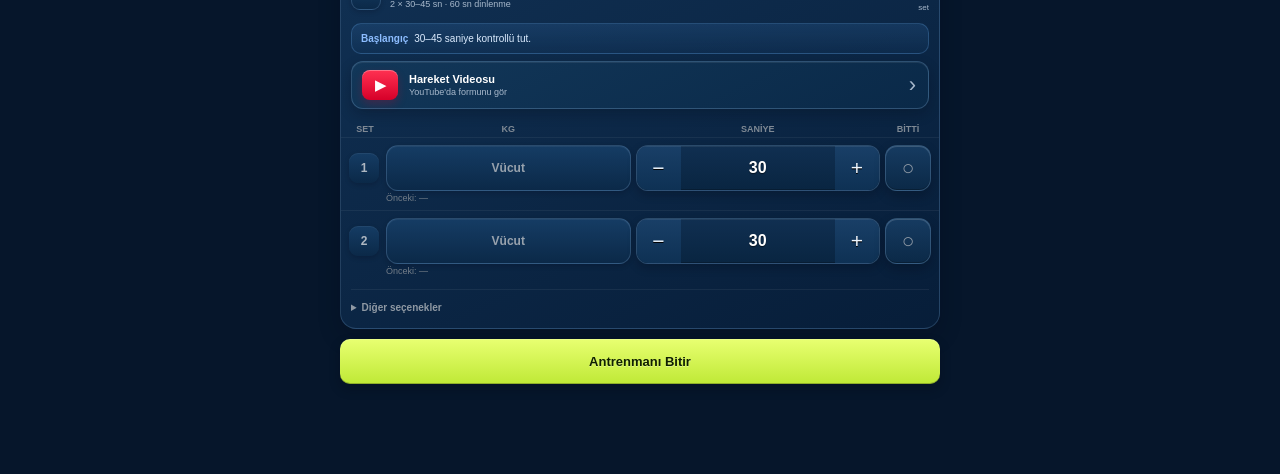
==== commit 5bc0ba7d: "Load triceps patch and clean mobile layout" ====
--- a/index.html
+++ b/index.html
@@ -17,6 +17,7 @@
 <link rel="stylesheet" href="v7.css">
 <link rel="stylesheet" href="v7-video.css">
 <link rel="stylesheet" href="navy-theme.css">
+<link rel="stylesheet" href="v7-clean-mobile.css">
 </head>
 <body>
 <div class="app">
@@ -84,5 +85,6 @@
 <script src="v7.js"></script>
 <script src="v7-guard.js"></script>
 <script src="v7-video.js"></script>
+<script src="v7-b-triceps.js"></script>
 </body>
 </html>
--- a/v7-clean-mobile.css
+++ b/v7-clean-mobile.css
@@ -0,0 +1,15 @@
+/* v7.1.1 — iPhone safe header + cleaner workout footer */
+body{padding-top:0!important}
+.header{
+  top:0!important;
+  z-index:90!important;
+  padding-top:calc(10px + env(safe-area-inset-top,0px))!important;
+  margin-top:0!important;
+  background:linear-gradient(180deg,rgba(7,26,51,.995) 0%,rgba(7,26,51,.97) 74%,rgba(7,26,51,.9) 100%)!important;
+  box-shadow:0 8px 18px rgba(0,10,28,.18);
+}
+.bottom{display:none!important}
+body.v7-workout-tab{padding-bottom:calc(28px + var(--v7-nav-h) + var(--bot))!important}
+@supports(padding-top:max(0px)){
+  .header{padding-top:max(10px,env(safe-area-inset-top))!important}
+}
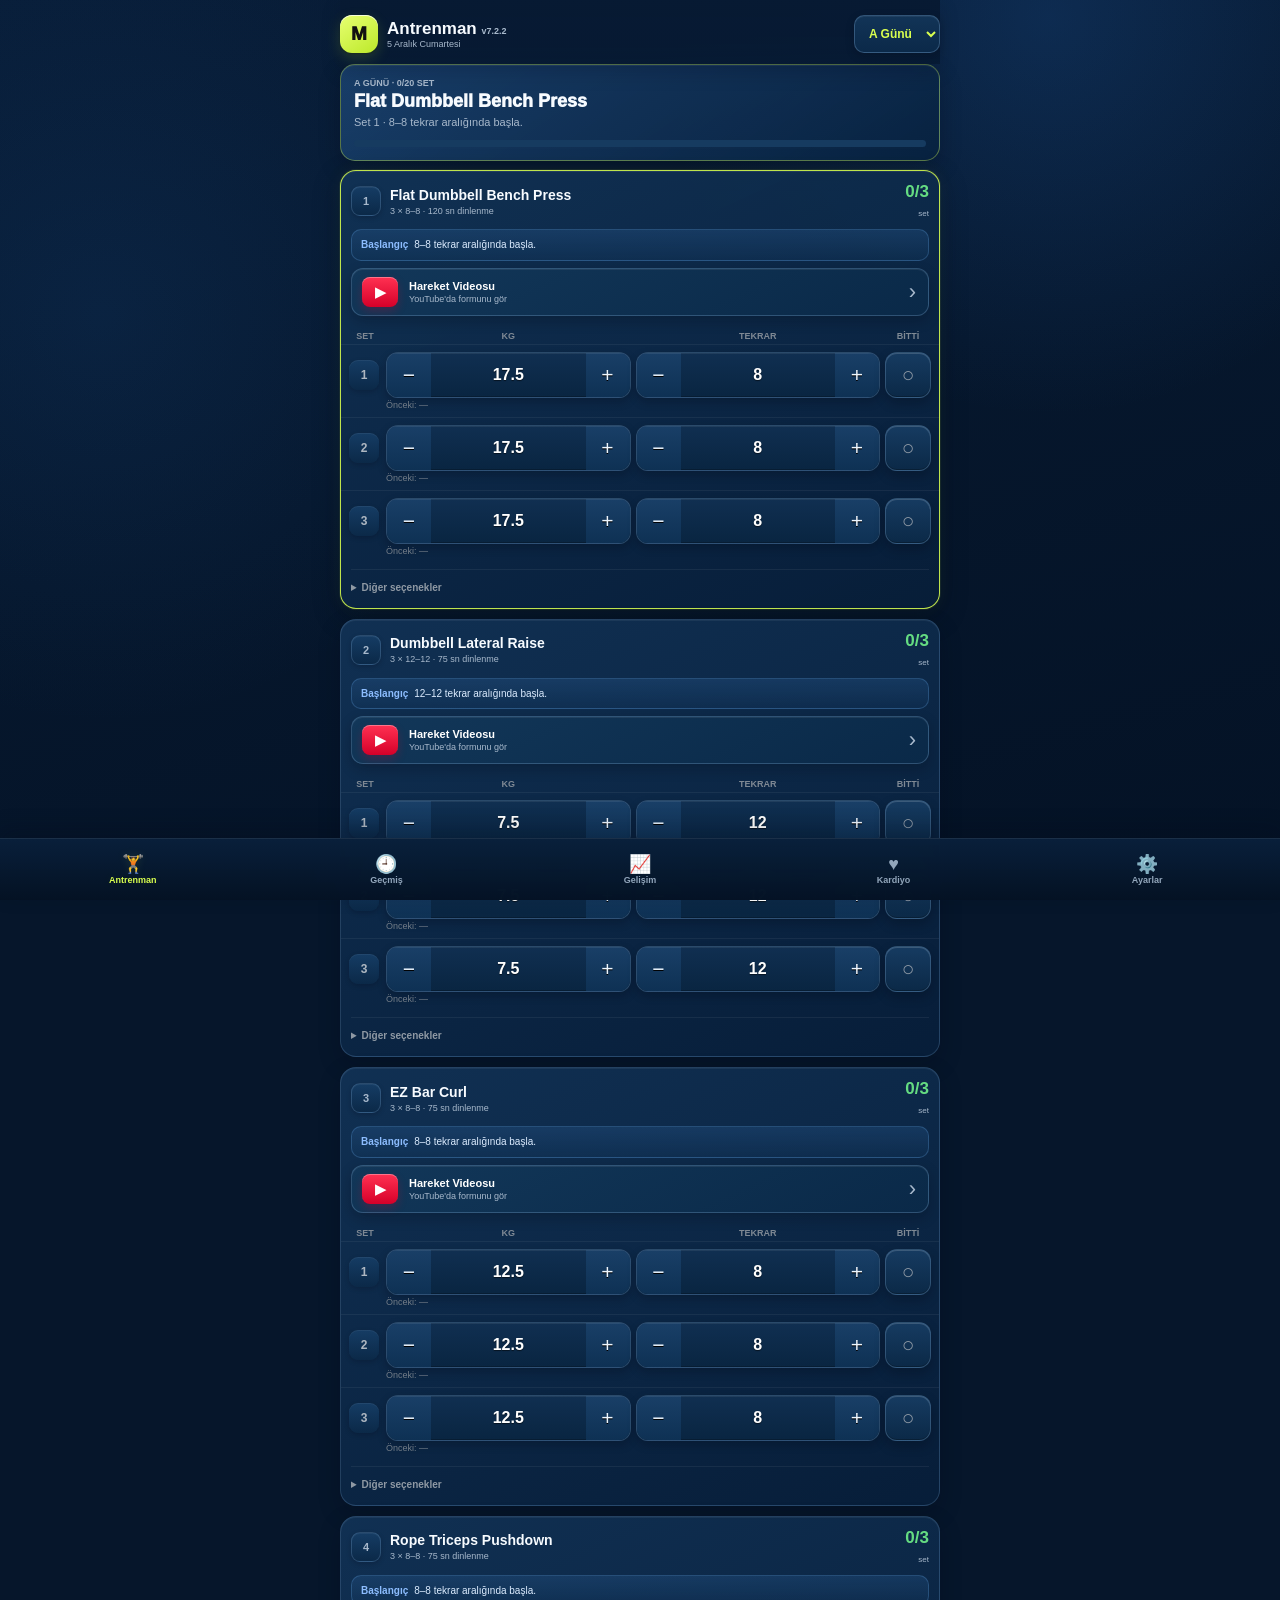
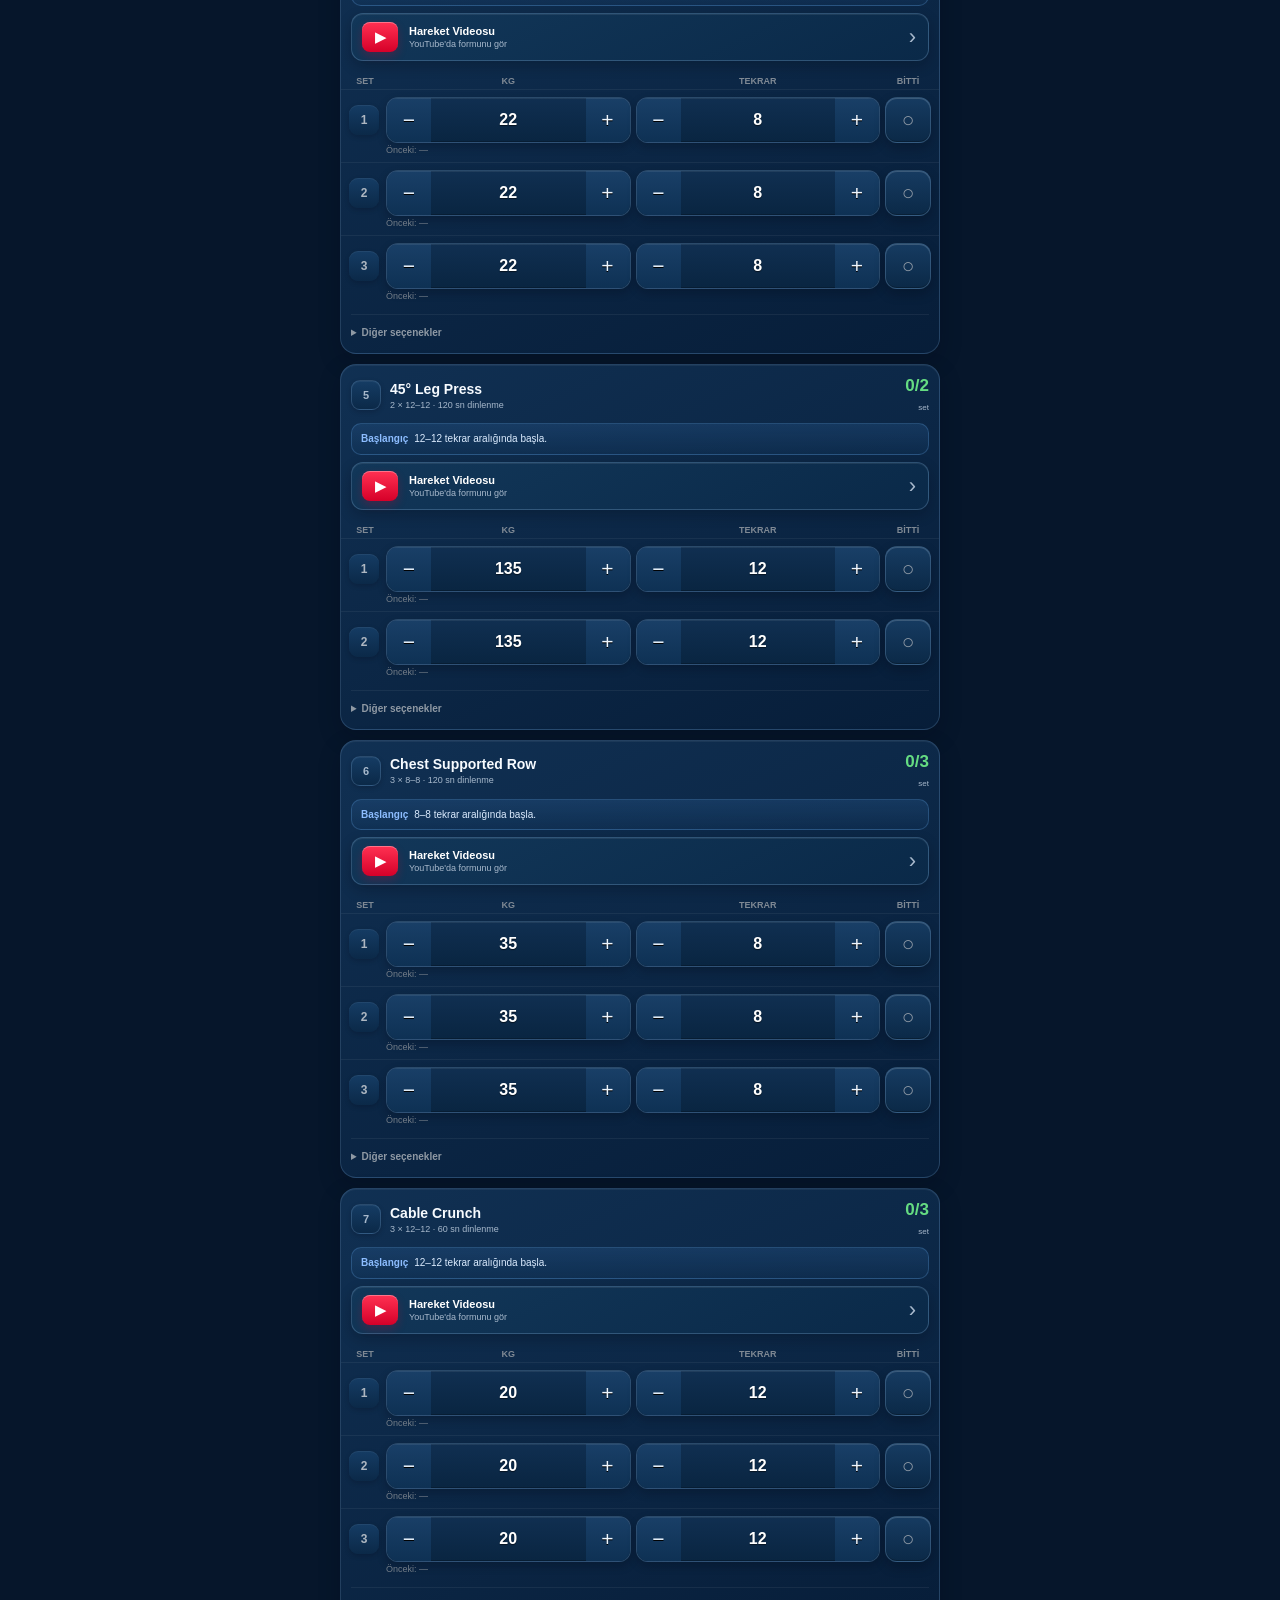
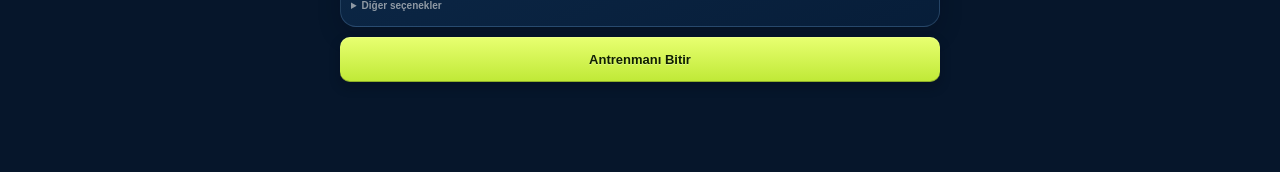
==== commit 9b461dc5: "Fix v7.2 program migration and force fresh PWA deploy" ====
--- a/index.html
+++ b/index.html
@@ -4,26 +4,27 @@
 <meta charset="UTF-8">
 <meta name="viewport" content="width=device-width,initial-scale=1,viewport-fit=cover">
 <meta name="theme-color" content="#071a33">
-<link rel="manifest" href="manifest.json">
+<meta name="build-version" content="7.2.2-20260827">
+<link rel="manifest" href="manifest.json?v=722">
 <link rel="icon" href="icon-192.png">
 <link rel="apple-touch-icon" href="apple-touch-icon.png">
 <meta name="apple-mobile-web-app-capable" content="yes">
 <meta name="apple-mobile-web-app-status-bar-style" content="black-translucent">
 <meta name="apple-mobile-web-app-title" content="Antrenman">
-<title>Antrenman Takip 7.0</title>
-<link rel="stylesheet" href="styles.css">
-<link rel="stylesheet" href="enhancements.css">
-<link rel="stylesheet" href="ux-v63.css">
-<link rel="stylesheet" href="v7.css">
-<link rel="stylesheet" href="v7-video.css">
-<link rel="stylesheet" href="navy-theme.css">
-<link rel="stylesheet" href="v7-clean-mobile.css">
+<title>Antrenman Takip 7.2.2</title>
+<link rel="stylesheet" href="styles.css?v=722">
+<link rel="stylesheet" href="enhancements.css?v=722">
+<link rel="stylesheet" href="ux-v63.css?v=722">
+<link rel="stylesheet" href="v7.css?v=722">
+<link rel="stylesheet" href="v7-video.css?v=722">
+<link rel="stylesheet" href="navy-theme.css?v=722">
+<link rel="stylesheet" href="v7-clean-mobile.css?v=722">
 </head>
 <body>
 <div class="app">
  <header class="header">
   <div class="header-row">
-   <div class="brand"><div class="brand-mark">M</div><div><div class="brand-title">Antrenman <span class="version">v7</span></div><div class="brand-sub" id="dateText"></div></div></div>
+   <div class="brand"><div class="brand-mark">M</div><div><div class="brand-title">Antrenman <span class="version">v7.2.2</span></div><div class="brand-sub" id="dateText"></div></div></div>
    <select class="workout-select" id="workoutSelect" aria-label="Antrenman seç"></select>
   </div>
   <div class="tabs">
@@ -77,14 +78,15 @@
 <div class="overlay" id="summaryModal"><div class="modal" id="summaryBody"></div></div>
 <input id="importFile" class="hidden" type="file" accept="application/json" onchange="importData(this.files[0])">
 <div class="toast" id="toast"></div>
-<script src="app.js"></script>
-<script src="program-patch.js"></script>
-<script src="enhancements.js"></script>
-<script src="ux-v63.js"></script>
-<script src="program-v64.js"></script>
-<script src="v7.js"></script>
-<script src="v7-guard.js"></script>
-<script src="v7-video.js"></script>
-<script src="v7-b-triceps.js"></script>
+<script src="app.js?v=722"></script>
+<script src="program-patch.js?v=722"></script>
+<script src="enhancements.js?v=722"></script>
+<script src="ux-v63.js?v=722"></script>
+<script src="program-v64.js?v=722"></script>
+<script src="v7.js?v=722"></script>
+<script src="v7-guard.js?v=722"></script>
+<script src="v7-video.js?v=722"></script>
+<script src="v7-b-triceps.js?v=722"></script>
+<script src="v7-program-v722.js?v=722"></script>
 </body>
 </html>
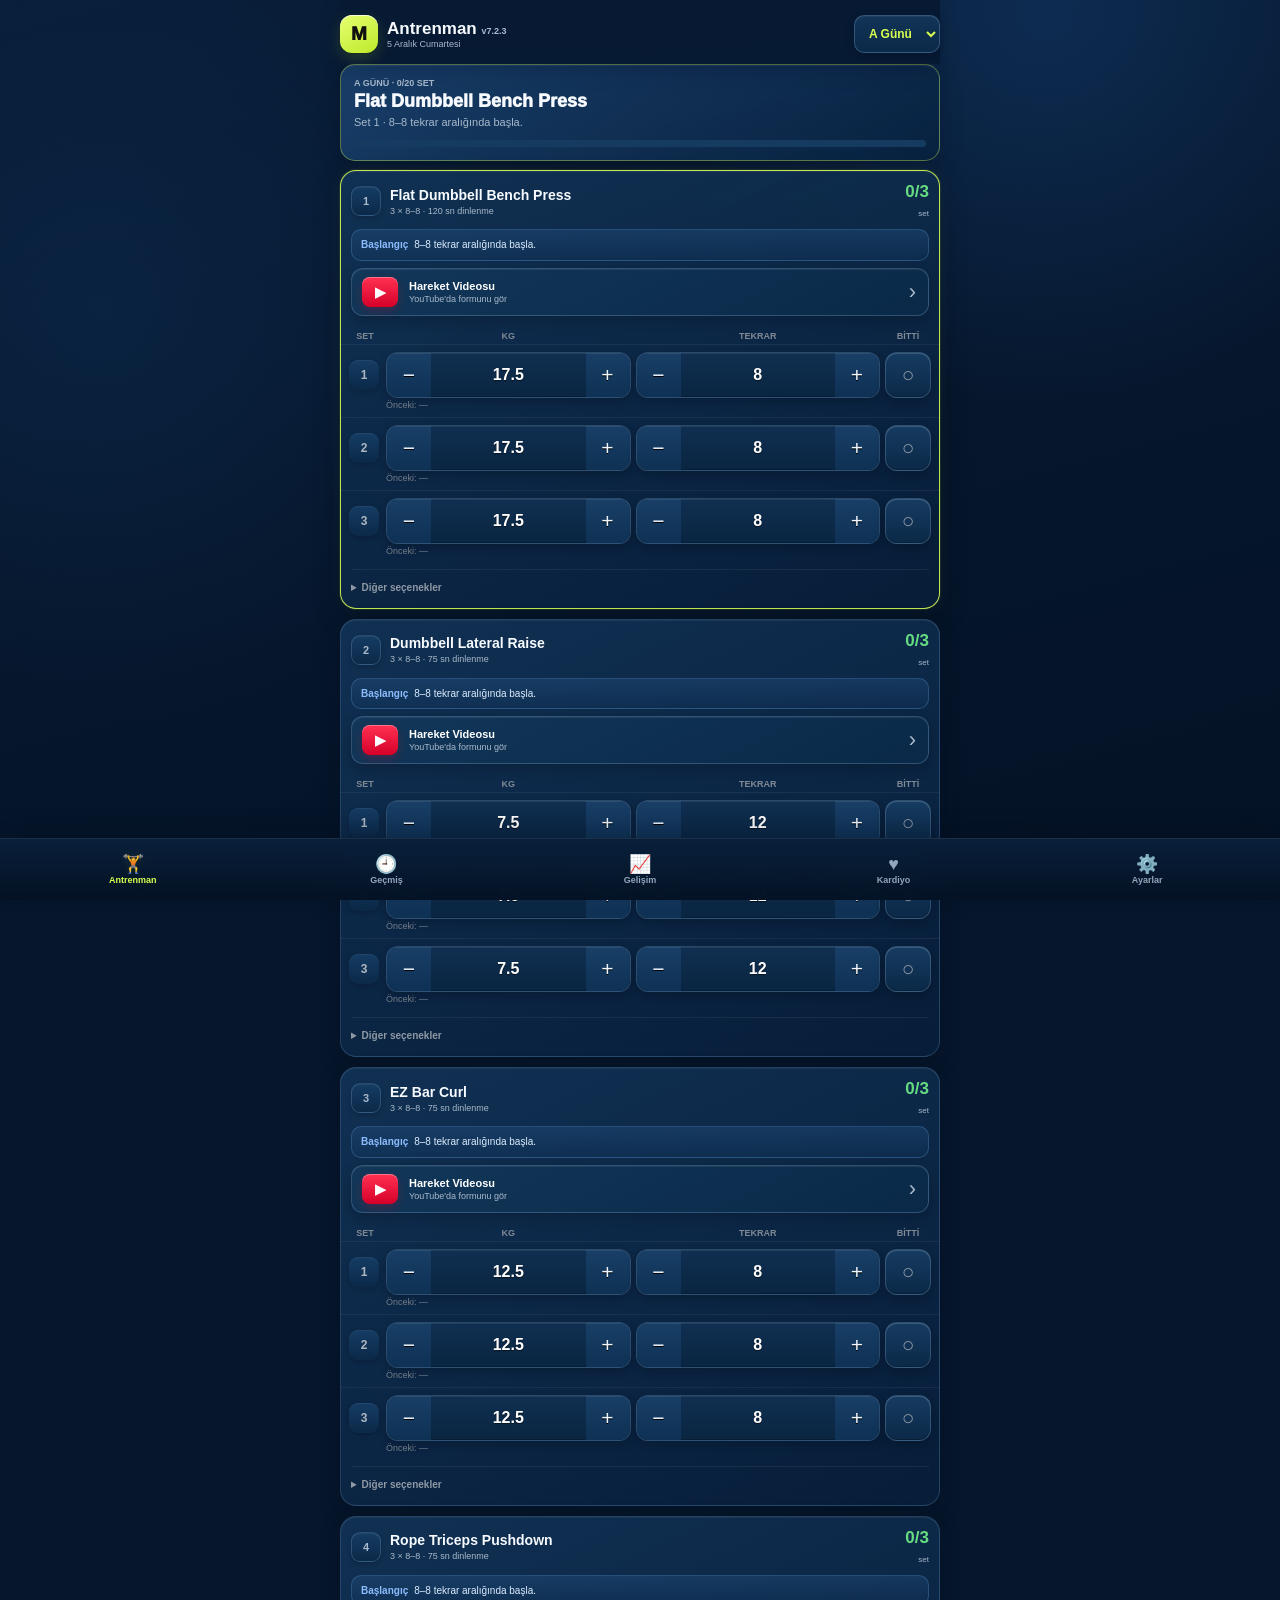
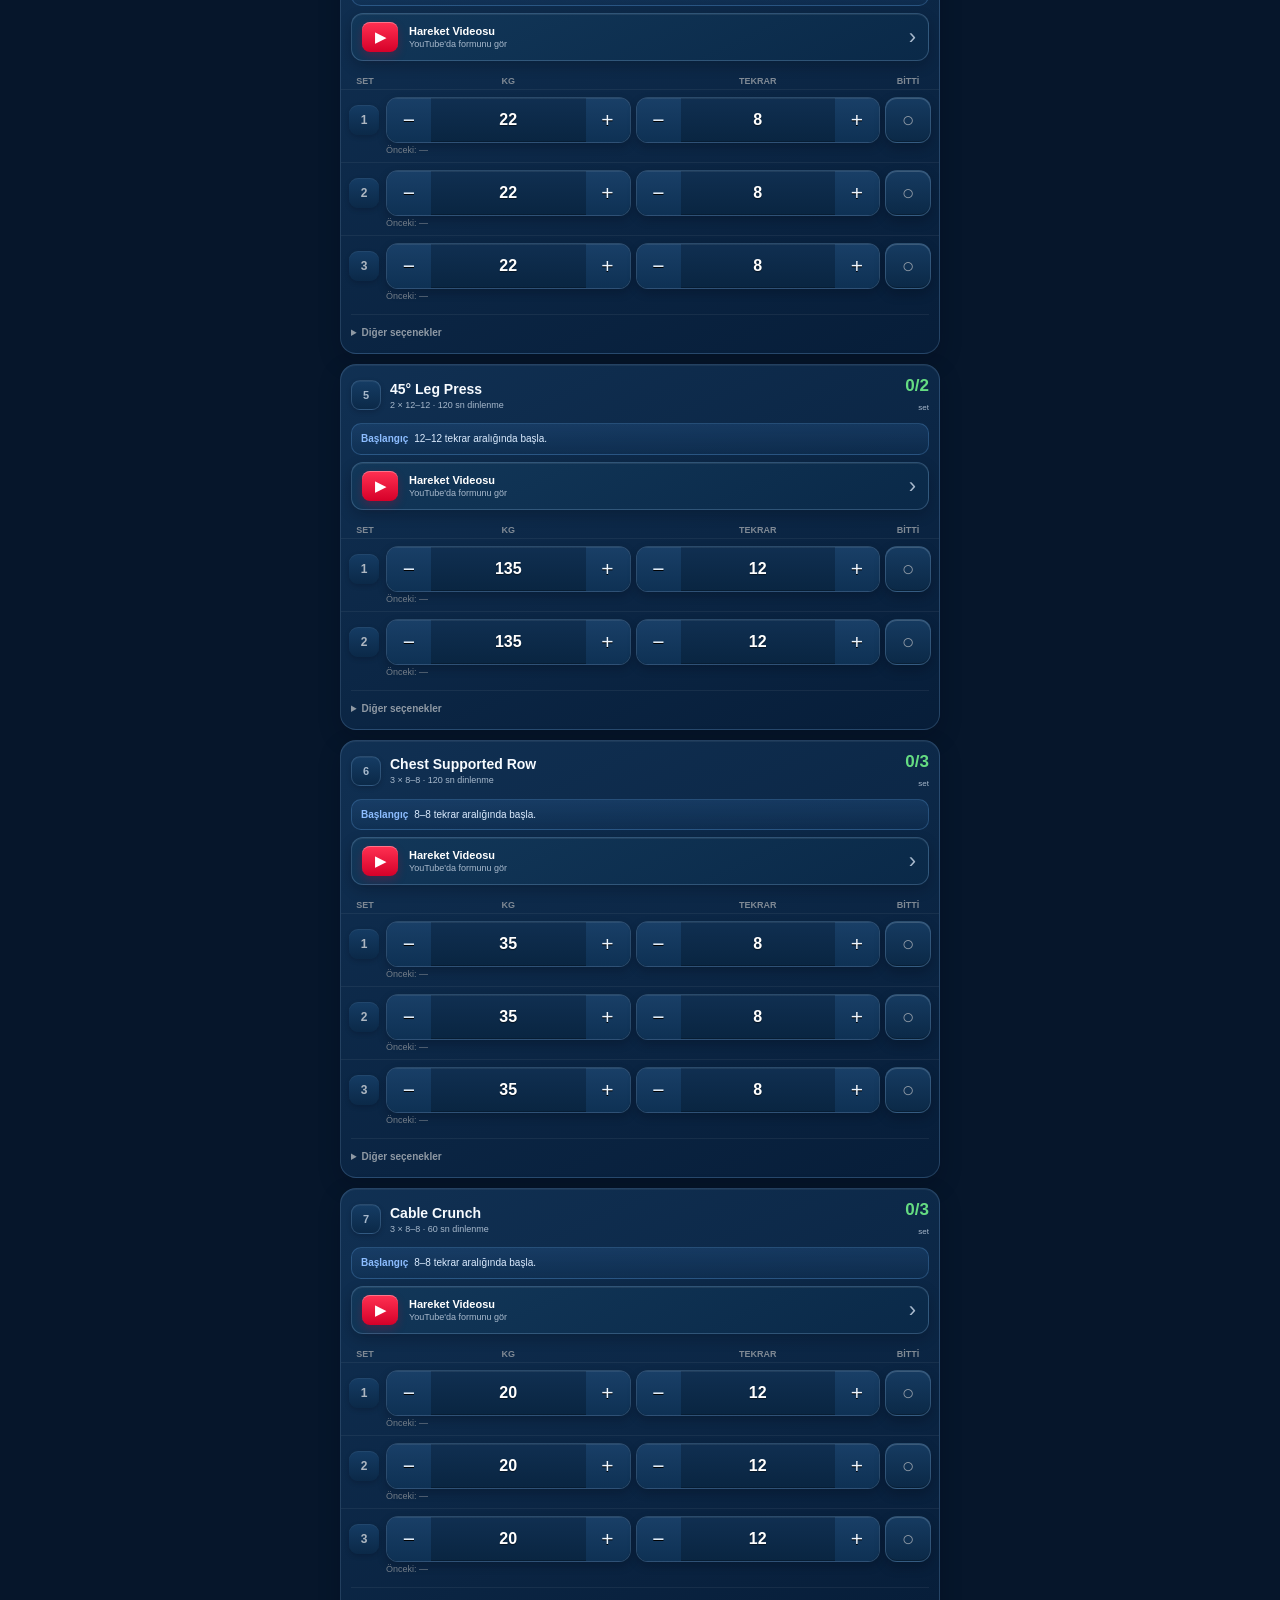
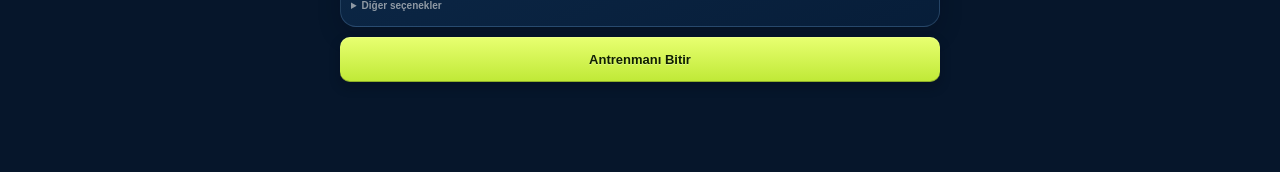
==== commit 5599ac3e: "Load v7.2.3 rep correction" ====
--- a/index.html
+++ b/index.html
@@ -4,27 +4,27 @@
 <meta charset="UTF-8">
 <meta name="viewport" content="width=device-width,initial-scale=1,viewport-fit=cover">
 <meta name="theme-color" content="#071a33">
-<meta name="build-version" content="7.2.2-20260827">
-<link rel="manifest" href="manifest.json?v=722">
+<meta name="build-version" content="7.2.3-20260827">
+<link rel="manifest" href="manifest.json?v=723">
 <link rel="icon" href="icon-192.png">
 <link rel="apple-touch-icon" href="apple-touch-icon.png">
 <meta name="apple-mobile-web-app-capable" content="yes">
 <meta name="apple-mobile-web-app-status-bar-style" content="black-translucent">
 <meta name="apple-mobile-web-app-title" content="Antrenman">
-<title>Antrenman Takip 7.2.2</title>
-<link rel="stylesheet" href="styles.css?v=722">
-<link rel="stylesheet" href="enhancements.css?v=722">
-<link rel="stylesheet" href="ux-v63.css?v=722">
-<link rel="stylesheet" href="v7.css?v=722">
-<link rel="stylesheet" href="v7-video.css?v=722">
-<link rel="stylesheet" href="navy-theme.css?v=722">
-<link rel="stylesheet" href="v7-clean-mobile.css?v=722">
+<title>Antrenman Takip 7.2.3</title>
+<link rel="stylesheet" href="styles.css?v=723">
+<link rel="stylesheet" href="enhancements.css?v=723">
+<link rel="stylesheet" href="ux-v63.css?v=723">
+<link rel="stylesheet" href="v7.css?v=723">
+<link rel="stylesheet" href="v7-video.css?v=723">
+<link rel="stylesheet" href="navy-theme.css?v=723">
+<link rel="stylesheet" href="v7-clean-mobile.css?v=723">
 </head>
 <body>
 <div class="app">
  <header class="header">
   <div class="header-row">
-   <div class="brand"><div class="brand-mark">M</div><div><div class="brand-title">Antrenman <span class="version">v7.2.2</span></div><div class="brand-sub" id="dateText"></div></div></div>
+   <div class="brand"><div class="brand-mark">M</div><div><div class="brand-title">Antrenman <span class="version">v7.2.3</span></div><div class="brand-sub" id="dateText"></div></div></div>
    <select class="workout-select" id="workoutSelect" aria-label="Antrenman seç"></select>
   </div>
   <div class="tabs">
@@ -78,15 +78,16 @@
 <div class="overlay" id="summaryModal"><div class="modal" id="summaryBody"></div></div>
 <input id="importFile" class="hidden" type="file" accept="application/json" onchange="importData(this.files[0])">
 <div class="toast" id="toast"></div>
-<script src="app.js?v=722"></script>
-<script src="program-patch.js?v=722"></script>
-<script src="enhancements.js?v=722"></script>
-<script src="ux-v63.js?v=722"></script>
-<script src="program-v64.js?v=722"></script>
-<script src="v7.js?v=722"></script>
-<script src="v7-guard.js?v=722"></script>
-<script src="v7-video.js?v=722"></script>
-<script src="v7-b-triceps.js?v=722"></script>
-<script src="v7-program-v722.js?v=722"></script>
+<script src="app.js?v=723"></script>
+<script src="program-patch.js?v=723"></script>
+<script src="enhancements.js?v=723"></script>
+<script src="ux-v63.js?v=723"></script>
+<script src="program-v64.js?v=723"></script>
+<script src="v7.js?v=723"></script>
+<script src="v7-guard.js?v=723"></script>
+<script src="v7-video.js?v=723"></script>
+<script src="v7-b-triceps.js?v=723"></script>
+<script src="v7-program-v722.js?v=723"></script>
+<script src="v7-program-v723.js?v=723"></script>
 </body>
 </html>
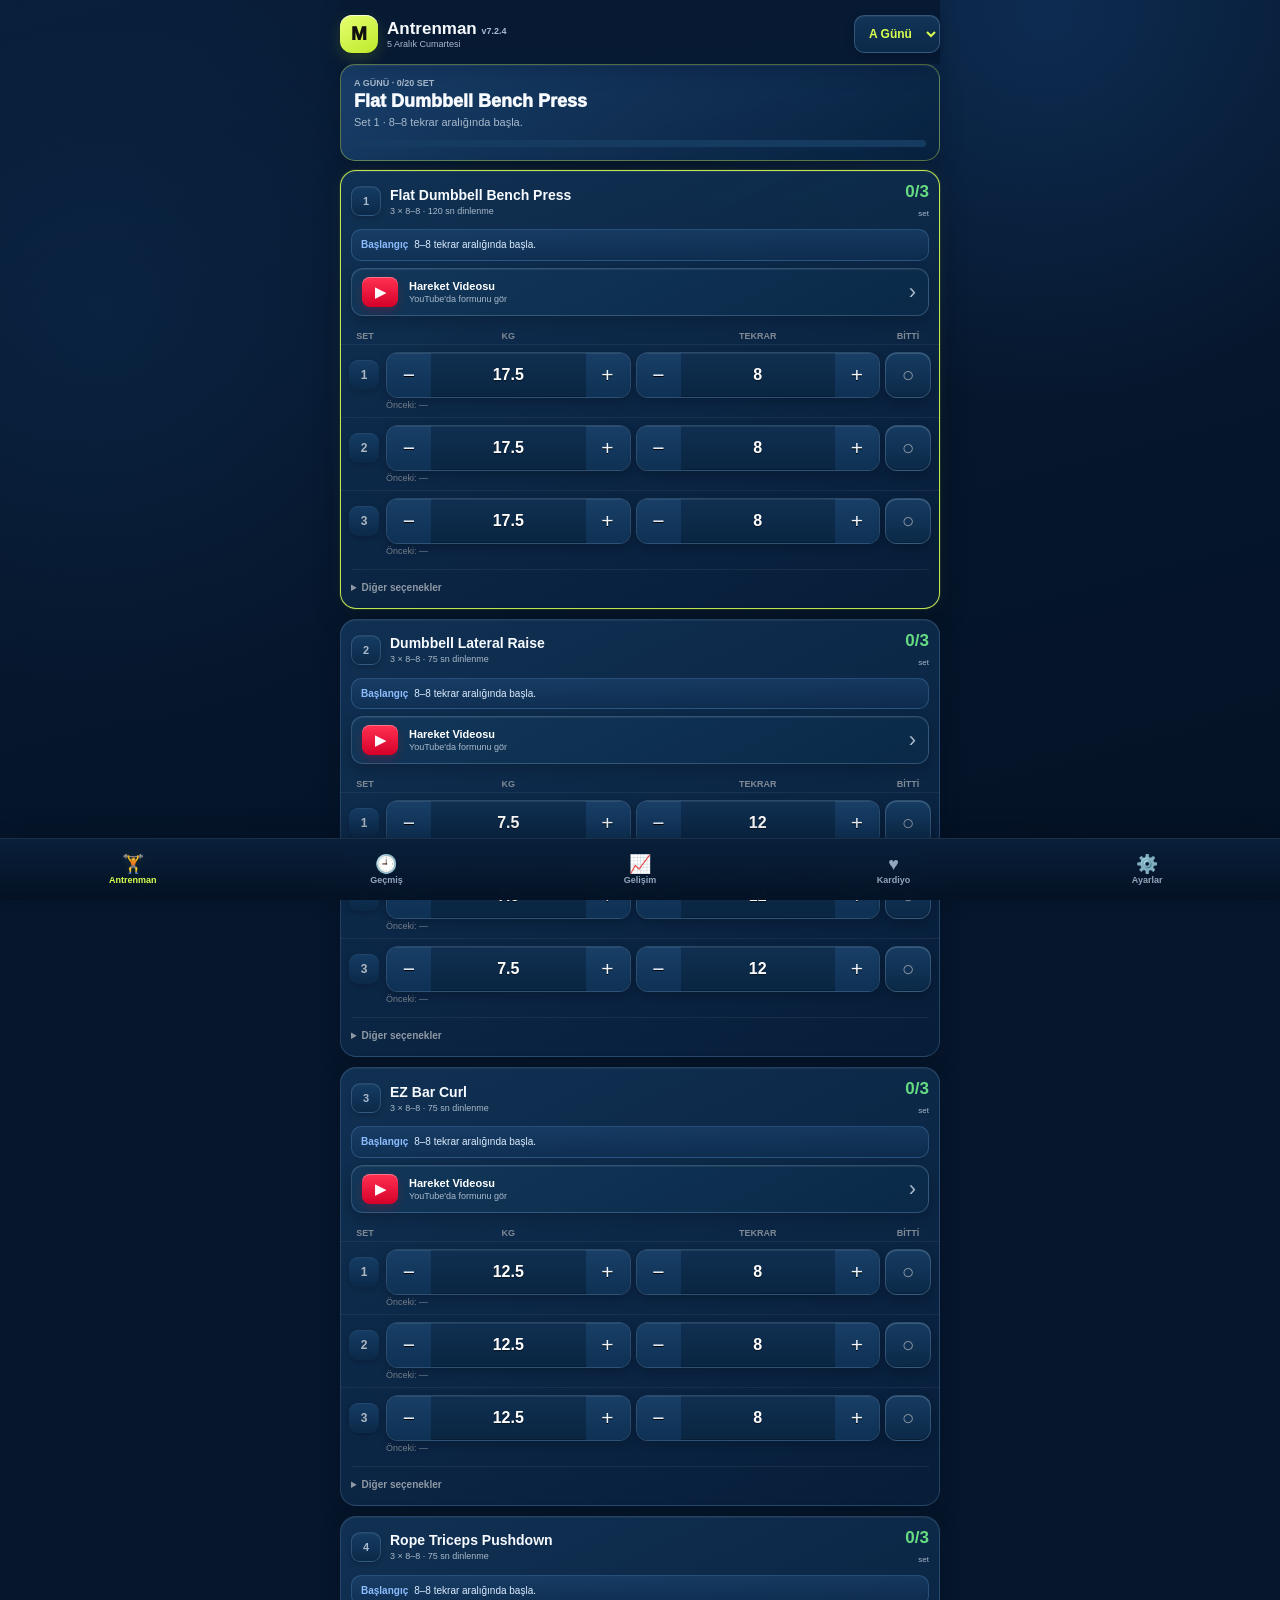
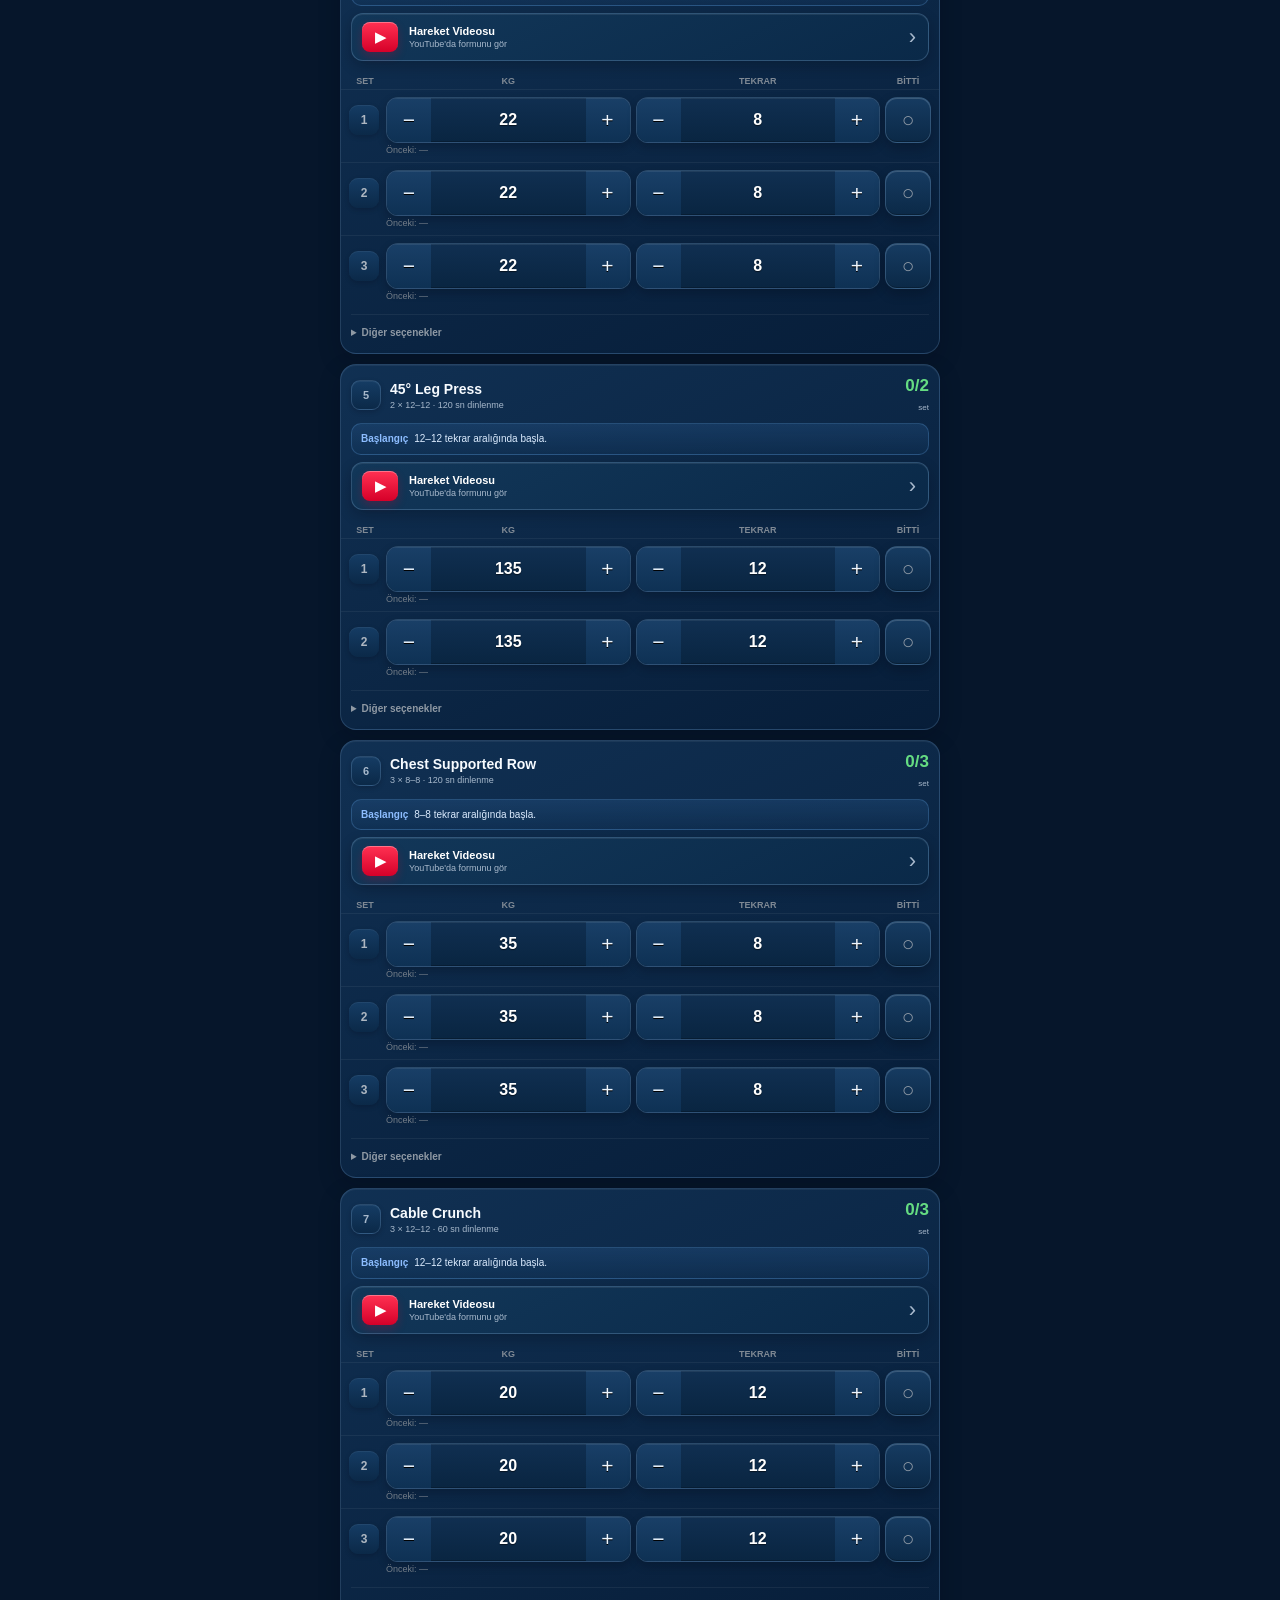
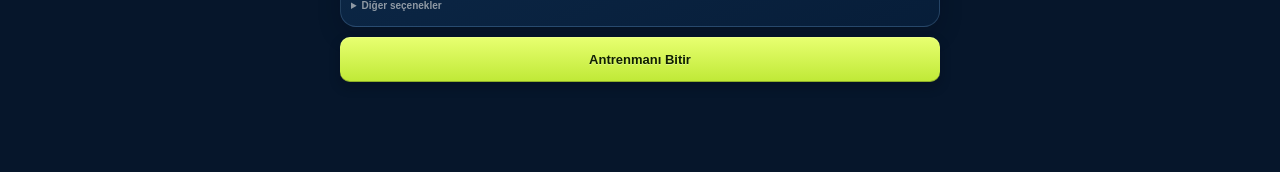
==== commit 49f62cd7: "Bump app shell to v7.2.4" ====
--- a/index.html
+++ b/index.html
@@ -4,27 +4,27 @@
 <meta charset="UTF-8">
 <meta name="viewport" content="width=device-width,initial-scale=1,viewport-fit=cover">
 <meta name="theme-color" content="#071a33">
-<meta name="build-version" content="7.2.3-20260827">
-<link rel="manifest" href="manifest.json?v=723">
+<meta name="build-version" content="7.2.4-20260827">
+<link rel="manifest" href="manifest.json?v=724">
 <link rel="icon" href="icon-192.png">
 <link rel="apple-touch-icon" href="apple-touch-icon.png">
 <meta name="apple-mobile-web-app-capable" content="yes">
 <meta name="apple-mobile-web-app-status-bar-style" content="black-translucent">
 <meta name="apple-mobile-web-app-title" content="Antrenman">
-<title>Antrenman Takip 7.2.3</title>
-<link rel="stylesheet" href="styles.css?v=723">
-<link rel="stylesheet" href="enhancements.css?v=723">
-<link rel="stylesheet" href="ux-v63.css?v=723">
-<link rel="stylesheet" href="v7.css?v=723">
-<link rel="stylesheet" href="v7-video.css?v=723">
-<link rel="stylesheet" href="navy-theme.css?v=723">
-<link rel="stylesheet" href="v7-clean-mobile.css?v=723">
+<title>Antrenman Takip 7.2.4</title>
+<link rel="stylesheet" href="styles.css?v=724">
+<link rel="stylesheet" href="enhancements.css?v=724">
+<link rel="stylesheet" href="ux-v63.css?v=724">
+<link rel="stylesheet" href="v7.css?v=724">
+<link rel="stylesheet" href="v7-video.css?v=724">
+<link rel="stylesheet" href="navy-theme.css?v=724">
+<link rel="stylesheet" href="v7-clean-mobile.css?v=724">
 </head>
 <body>
 <div class="app">
  <header class="header">
   <div class="header-row">
-   <div class="brand"><div class="brand-mark">M</div><div><div class="brand-title">Antrenman <span class="version">v7.2.3</span></div><div class="brand-sub" id="dateText"></div></div></div>
+   <div class="brand"><div class="brand-mark">M</div><div><div class="brand-title">Antrenman <span class="version">v7.2.4</span></div><div class="brand-sub" id="dateText"></div></div></div>
    <select class="workout-select" id="workoutSelect" aria-label="Antrenman seç"></select>
   </div>
   <div class="tabs">
@@ -78,16 +78,16 @@
 <div class="overlay" id="summaryModal"><div class="modal" id="summaryBody"></div></div>
 <input id="importFile" class="hidden" type="file" accept="application/json" onchange="importData(this.files[0])">
 <div class="toast" id="toast"></div>
-<script src="app.js?v=723"></script>
-<script src="program-patch.js?v=723"></script>
-<script src="enhancements.js?v=723"></script>
-<script src="ux-v63.js?v=723"></script>
-<script src="program-v64.js?v=723"></script>
-<script src="v7.js?v=723"></script>
-<script src="v7-guard.js?v=723"></script>
-<script src="v7-video.js?v=723"></script>
-<script src="v7-b-triceps.js?v=723"></script>
-<script src="v7-program-v722.js?v=723"></script>
-<script src="v7-program-v723.js?v=723"></script>
+<script src="app.js?v=724"></script>
+<script src="program-patch.js?v=724"></script>
+<script src="enhancements.js?v=724"></script>
+<script src="ux-v63.js?v=724"></script>
+<script src="program-v64.js?v=724"></script>
+<script src="v7.js?v=724"></script>
+<script src="v7-guard.js?v=724"></script>
+<script src="v7-video.js?v=724"></script>
+<script src="v7-b-triceps.js?v=724"></script>
+<script src="v7-program-v722.js?v=724"></script>
+<script src="v7-program-v723.js?v=724"></script>
 </body>
 </html>
